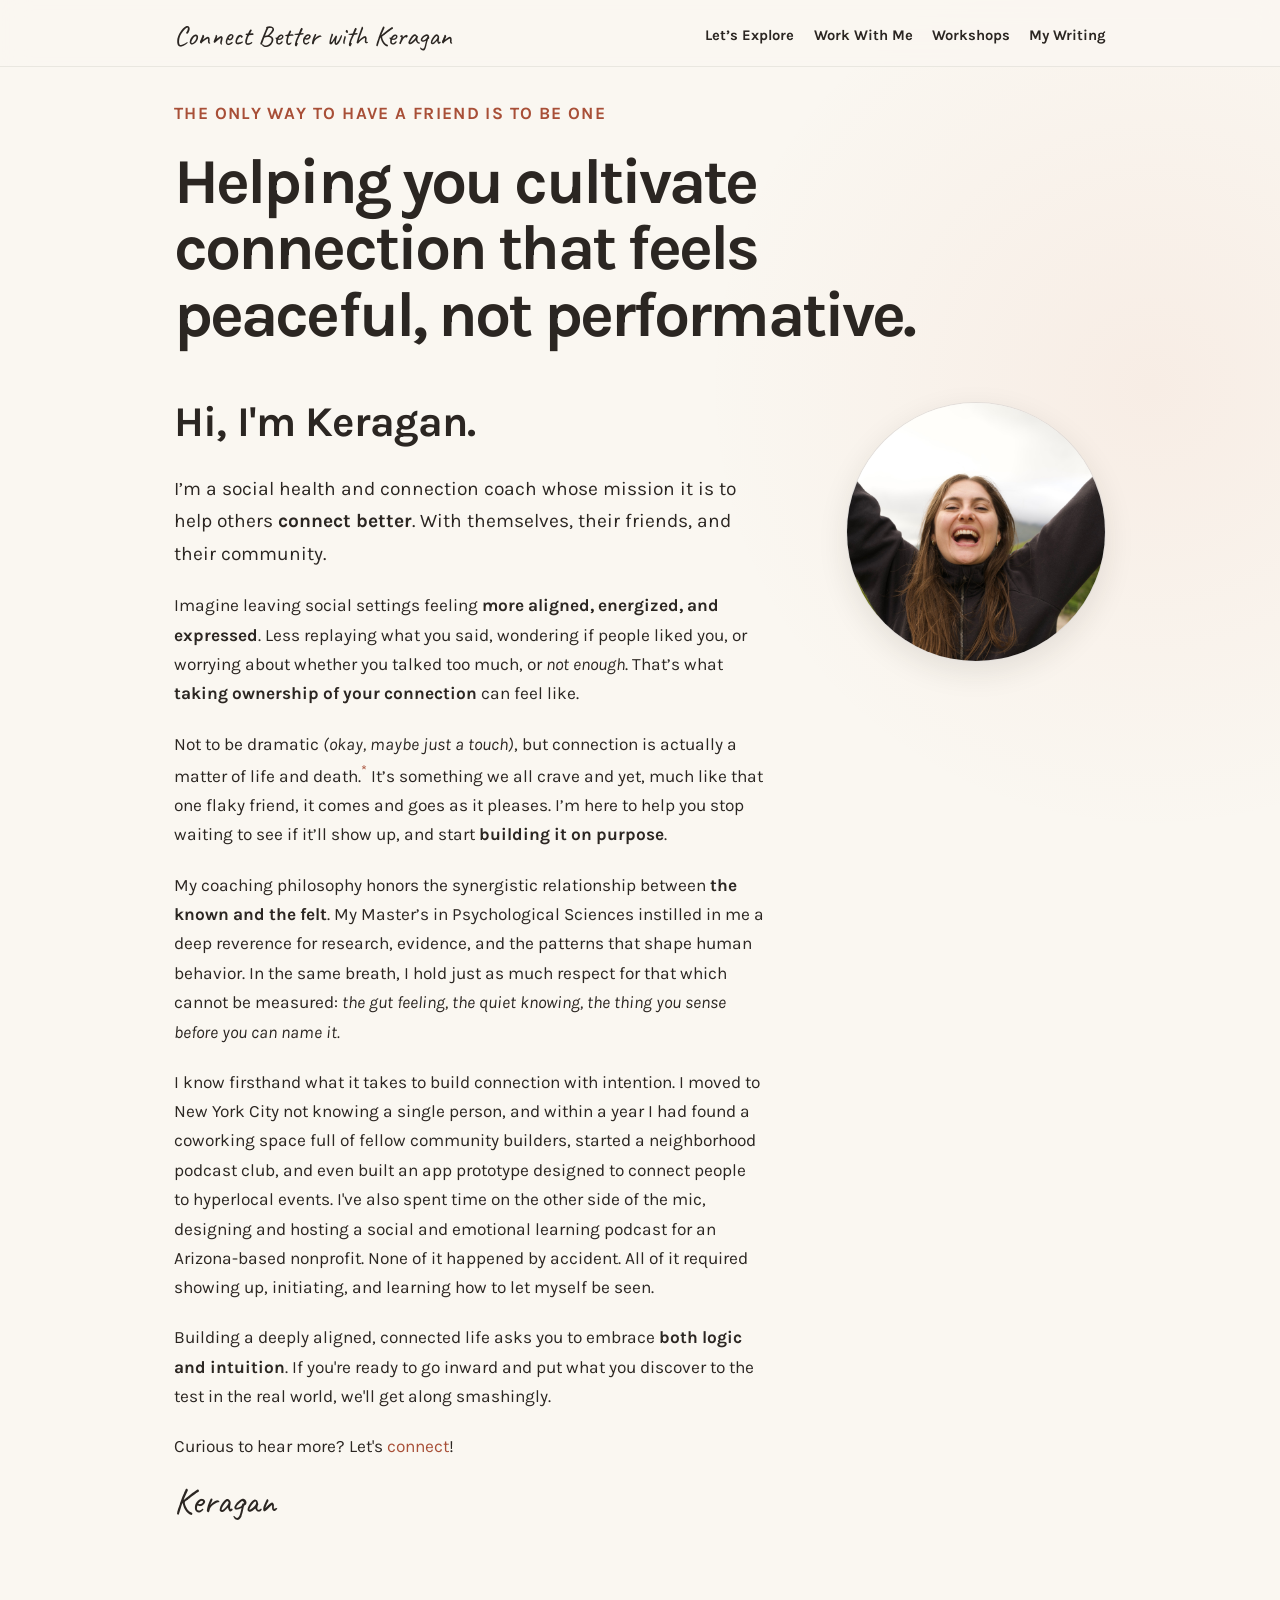
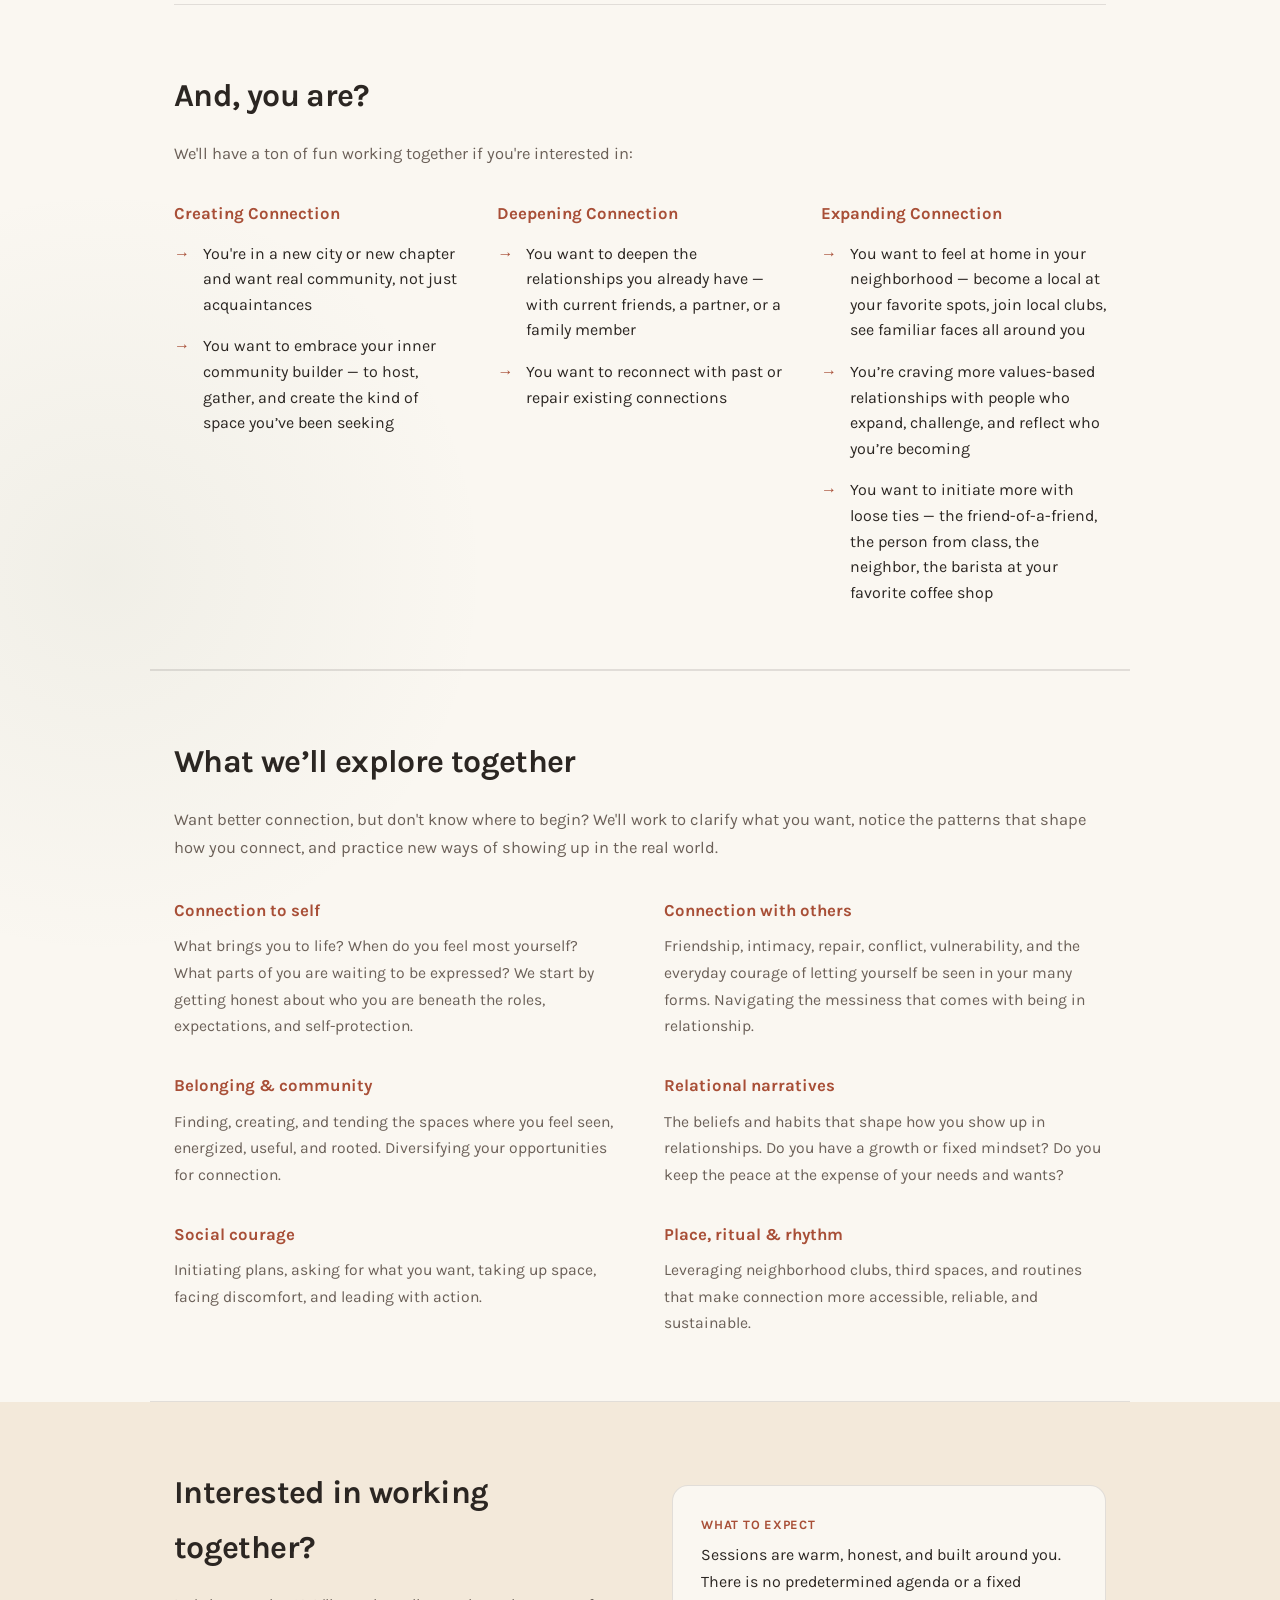
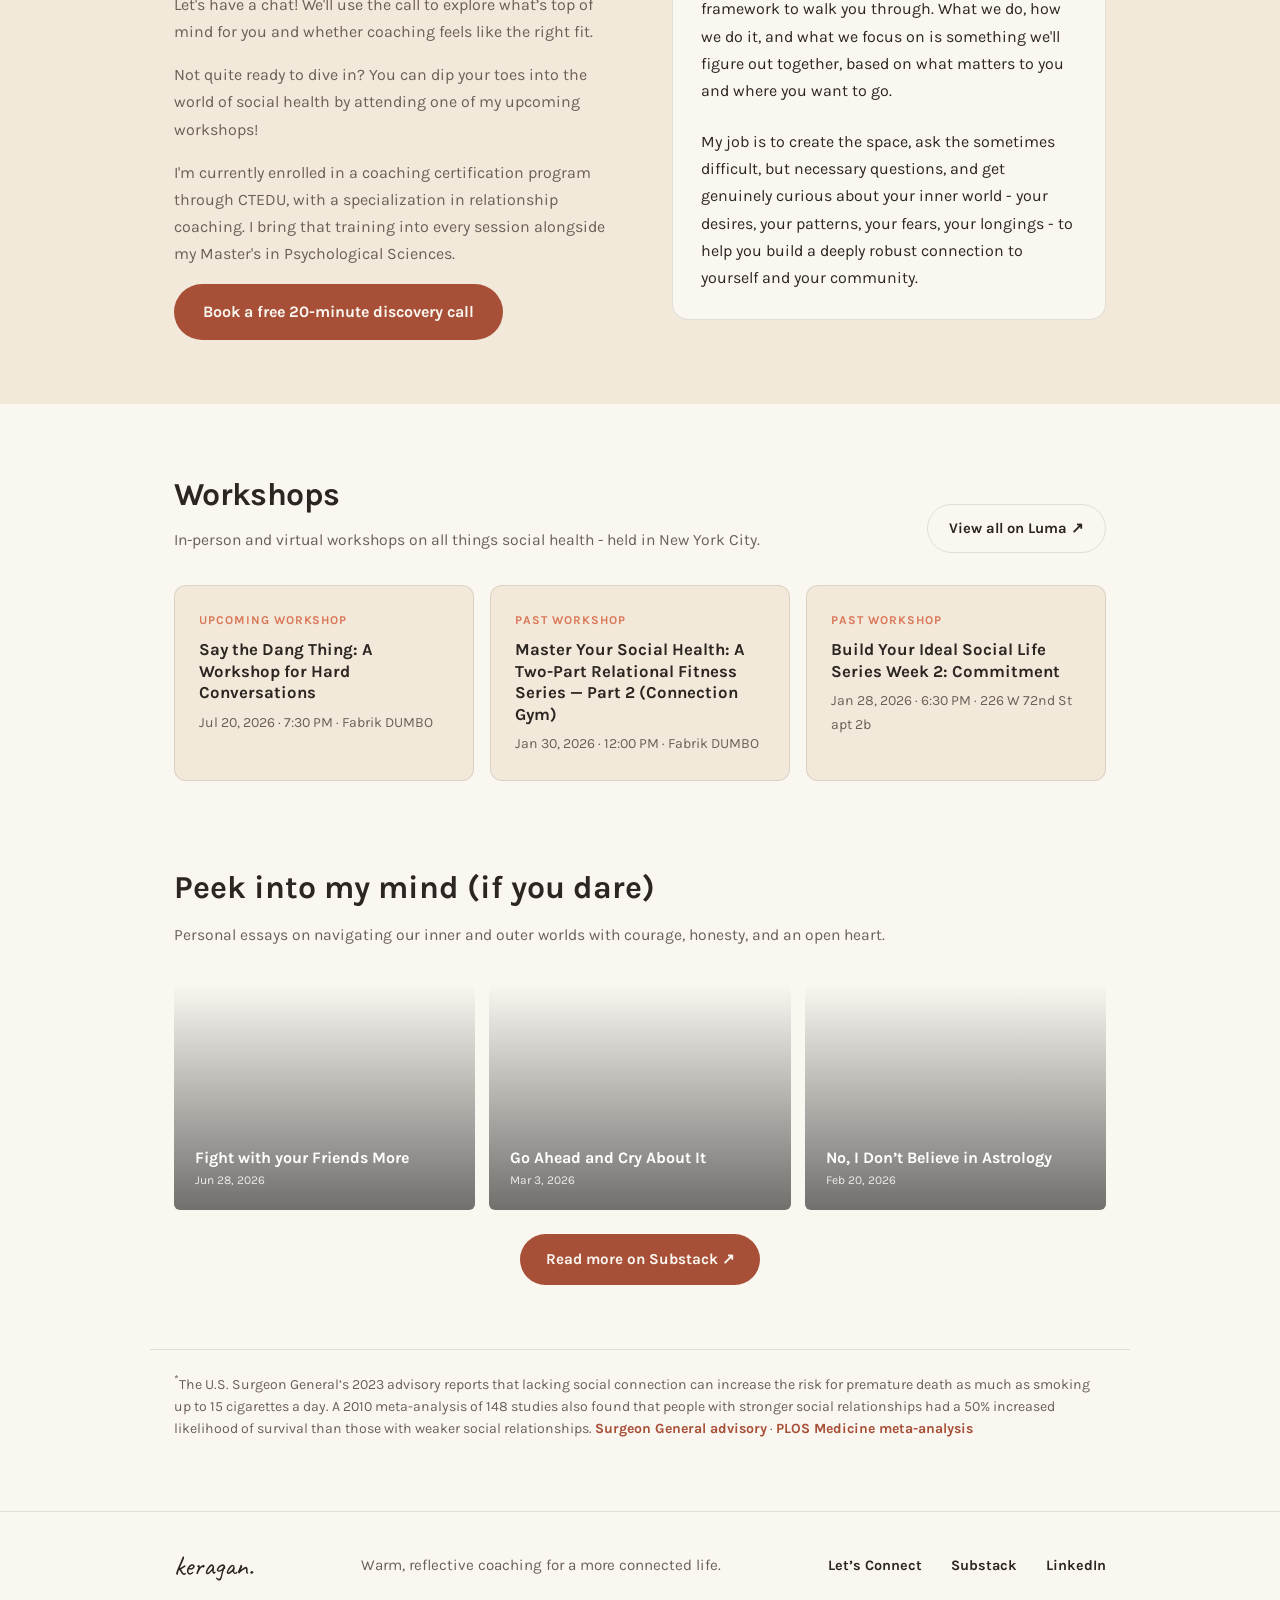
==== index.html @ 68677be9 "profile pic replacement" ====
<!DOCTYPE html>
<html lang="en">
<head>
  <meta charset="UTF-8" />
  <meta name="viewport" content="width=device-width, initial-scale=1.0" />
  <title>Keragan Cavolo | Social Health & Connection Coaching</title>
  <meta name="description" content="Keragan Cavolo helps people build more meaningful friendships, stronger community, and a deeper sense of belonging through social health and connection coaching." />
  <link rel="icon" type="image/svg+xml" href="assets/favicon.svg" />
  <link rel="preconnect" href="https://fonts.googleapis.com" />
  <link rel="preconnect" href="https://fonts.gstatic.com" crossorigin />
  <link href="https://fonts.googleapis.com/css2?family=Caveat:wght@600&family=Karla:wght@400;500;600;700&display=swap" rel="stylesheet" />

  <style>
    :root {
      --ink: #2B2622;
      --ink-soft: #6B6058;
      --cream: #FAF7F1;
      --cream-deep: #F3E9DA;
      --line: rgba(43, 38, 34, 0.12);
      --accent: #D97757;
      --accent-deep: #A84F37;
      --font-body: 'Karla', -apple-system, BlinkMacSystemFont, 'Segoe UI', sans-serif;
      --font-script: 'Caveat', cursive;

      --wide-w: 980px;
    }

    * { box-sizing: border-box; }
    html { scroll-behavior: smooth; }
    @media (prefers-reduced-motion: reduce) { html { scroll-behavior: auto; } }

    body {
      margin: 0;
      font-family: var(--font-body);
      color: var(--ink);
      background:
        radial-gradient(circle at 90% 8%, rgba(217, 119, 87, 0.08), transparent 28rem),
        radial-gradient(circle at 8% 45%, rgba(127, 142, 115, 0.08), transparent 24rem),
        var(--cream);
      line-height: 1.7;
      -webkit-font-smoothing: antialiased;
    }

    a { color: var(--accent-deep); text-decoration: none; }
    a:hover { text-decoration: underline; }
    a:focus-visible { outline: 2px solid var(--accent); outline-offset: 3px; }
    img { display: block; max-width: 100%; }

    .section-separator {
      max-width: var(--wide-w);
      margin: 0 auto;
      padding: 0 1.5rem;
    }

    .section-separator::before {
      content: "";
      display: block;
      border-top: 1px solid var(--line);
    }

    /* ---------- HEADER ---------- */
    header {
      padding: 1.35rem 0 1rem;
      position: sticky;
      top: 0;
      z-index: 100;
      background: rgba(250, 247, 241, 0.9);
      border-bottom: 1px solid rgba(43, 38, 34, 0.08);
      backdrop-filter: blur(14px);
      -webkit-backdrop-filter: blur(14px);
    }

    section { scroll-margin-top: 6rem; }

    .header-inner {
      max-width: var(--wide-w);
      margin: 0 auto;
      padding: 0 1.5rem;
      display: flex;
      flex-wrap: wrap;
      justify-content: space-between;
      align-items: center;
      gap: 0.6rem 1rem;
    }

    .logo {
      font-family: var(--font-script);
      font-size: 1.75rem;
      color: var(--ink);
      line-height: 1;
    }

    .header-inner nav {
      display: flex;
      gap: 1.2rem;
      align-items: center;
      flex-wrap: wrap;
    }

    .header-inner nav a {
      font-size: 0.92rem;
      font-weight: 700;
      color: var(--ink);
    }

    .header-inner nav a:hover { color: var(--accent-deep); }

    /* ---------- HERO / ABOUT ---------- */
    .hero { padding: 2rem 0 4rem; }

    .hero-photo {
      width: 260px;
      height: 260px;
      border-radius: 50%;
      margin: 0;
      object-fit: cover;
      object-position: center 25%;
      border: 1px solid rgba(43, 38, 34, 0.12);
      box-shadow: 0 10px 30px rgba(43, 38, 34, 0.10);
      background: rgba(255,255,255,0.4);
    }

    .eyebrow {
      color: var(--accent-deep);
      font-size: 0.82rem;
      font-weight: 700;
      letter-spacing: 0.08em;
      text-transform: uppercase;
      margin: 0 0 0.75rem;
    }

    .hero p {
      font-size: 1.08rem;
      margin: 0 0 1.3rem 0;
      max-width: 59ch;
    }

    .hero .lead {
      font-size: 1.2rem;
      color: var(--ink);
    }

    .reach-out { margin-top: 1.8rem; }

    .hero .signature {
      font-family: var(--font-script);
      font-size: 2.3rem;
      color: var(--ink);
      margin-top: 0.5rem;
      line-height: 1;
    }

    /* ---------- WHAT WE'LL EXPLORE ---------- */
    .talk-about {
      max-width: var(--wide-w);
      margin: 0 auto;
      padding: 4rem 1.5rem;
      border-top: 1px solid var(--line);
      border-bottom: 1px solid var(--line);
    }

    .talk-about h2,
    .newsletter h2,
    .who h2,
    .work-with-me h2,
    .workshops h2 {
      font-size: clamp(1.6rem, 3vw, 2rem);
      font-weight: 700;
    }

    .talk-about h2 {
      margin: 0 0 1rem 0;
      letter-spacing: -0.02em;
    }

    .section-intro {
      color: var(--ink-soft);
      font-size: 1.03rem;
      margin: 0 0 2.2rem 0;
    }

    .talk-grid {
      display: grid;
      grid-template-columns: 1fr 1fr;
      gap: 2rem 3rem;
    }

    .talk-item h3 {
      font-size: 1.05rem;
      font-weight: 700;
      margin: 0 0 0.5rem 0;
      color: var(--accent-deep);
    }

    .talk-item p {
      font-size: 0.98rem;
      color: var(--ink-soft);
      margin: 0;
    }

    @media (max-width: 620px) {
      .talk-grid { grid-template-columns: 1fr; }
    }

    /* ---------- NEWSLETTER GRID (mirrors photography section) ---------- */
    .newsletter{ padding: 1rem 0 4rem; }
    .newsletter-inner{ max-width: 980px; margin: 0 auto; padding: 0 1.5rem; }
    .newsletter h2{
      margin: 0 0 0.4rem 0;
    }
    .newsletter .sub{
      color: var(--ink-soft);
      font-size: 0.98rem;
      margin: 0 0 2.2rem 0;
    }
    .post-grid{
      display: grid;
      grid-template-columns: repeat(3, 1fr);
      gap: 0.9rem;
    }
    .post-tile{
      aspect-ratio: 4 / 3;
      border-radius: 6px;
      padding: 1.3rem;
      display: flex;
      align-items: flex-end;
      color: #fff;
      text-decoration: none;
      background-size: cover;
      background-position: center;
      position: relative;
      overflow: hidden;
    }
    .post-tile::before{
      content: "";
      position: absolute;
      inset: 0;
      background: linear-gradient(to top, rgba(0,0,0,0.55), rgba(0,0,0,0));
    }
    .post-tile span{
      position: relative;
      font-weight: 700;
      font-size: 1rem;
      line-height: 1.3;
    }
    .post-tile:hover{ opacity: 0.92; text-decoration: none; }
    .post-tile .meta{
      position: relative;
      display: block;
      font-size: 0.75rem;
      font-weight: 400;
      opacity: 0.85;
      margin-top: 0.3rem;
    }

    .newsletter-cta {
      margin-top: 1.5rem;
      display: flex;
      justify-content: center;
    }

    .substack-button,
    .button {
      display: inline-flex;
      align-items: center;
      gap: 0.4rem;
      font-weight: 700;
      color: var(--cream);
      background: var(--accent-deep);
      border-radius: 100px;
      justify-content: center;
      text-align: center;
      transition: background 0.2s ease, transform 0.2s ease;
    }

    .button {
      font-size: 1rem;
      padding: 0.9rem 1.8rem;
    }

    .substack-button {
      font-size: 0.95rem;
      padding: 0.8rem 1.6rem;
    }

    .substack-button:hover,
    .button:hover {
      background: var(--ink);
      text-decoration: none;
      transform: translateY(-2px);
    }

    @media (max-width: 760px){
      .post-grid{ grid-template-columns: 1fr; }
    }


    @media (max-width: 480px) {
      header { padding-top: 1rem; }
    }

    @media (max-width: 600px) {
      .header-inner { flex-direction: column; align-items: center; gap: 0.6rem; text-align: center; }
      .header-inner nav { width: 100%; justify-content: center; gap: 0.6rem 1.1rem; font-size: 0.9rem; }
      .logo { font-size: 1.5rem; }
      .hero-statement { text-align: center; }
      .hero-statement h1 { margin: 0 auto; }
    }


    /* ---------- WHO THIS IS FOR ---------- */
    .who {
      max-width: var(--wide-w);
      margin: 0 auto;
      padding: 4rem 1.5rem;
      border-bottom: 1px solid var(--line);
    }

    .who h2 {
      margin: 0 0 1rem 0;
      letter-spacing: -0.02em;
    }

    .who .sub {
      color: var(--ink-soft);
      font-size: 1.03rem;
      margin: 0 0 2.2rem 0;
    }

    .who-grid.grouped {
      display: grid;
      grid-template-columns: repeat(3, 1fr);
      gap: 2rem 2.4rem;
      margin-bottom: 0;
    }

    .who-category h3 {
      font-size: 1.05rem;
      font-weight: 700;
      color: var(--accent-deep);
      margin: 0 0 1rem 0;
      line-height: 1.3;
    }

    .who-category .who-item {
      margin-bottom: 1rem;
    }

    .who-category .who-item:last-child {
      margin-bottom: 0;
    }

    .who-item {
      position: relative;
      padding-left: 1.8rem;
      color: var(--ink);
      font-size: 1rem;
      line-height: 1.6;
    }

    .who-item::before {
      content: "→";
      position: absolute;
      left: 0;
      color: var(--accent-deep);
      font-weight: 700;
    }

    @media (max-width: 860px) {
      .who-grid.grouped { grid-template-columns: 1fr; }
    }

    /* ---------- WORK WITH ME ---------- */
    .work-with-me {
      background: var(--cream-deep);
      padding: 4rem 0;
    }

    .work-with-me-inner {
      max-width: var(--wide-w);
      margin: 0 auto;
      padding: 0 1.5rem;
      display: grid;
      grid-template-columns: 1fr 1fr;
      gap: clamp(2rem, 5vw, 4rem);
      align-items: center;
    }

    .work-with-me h2 {
      margin: 0 0 1rem 0;
      letter-spacing: -0.02em;
    }

    .work-with-me p {
      font-size: 1rem;
      color: var(--ink-soft);
      margin: 0 0 1rem 0;
    }

    .work-aside {
      background: var(--cream);
      border-radius: 16px;
      padding: 1.75rem;
      border: 1px solid var(--line);
    }

    .work-aside h3 {
      font-weight: 700;
      color: var(--accent-deep);
      margin: 0 0 0.3rem 0;
      text-transform: uppercase;
      letter-spacing: 0.06em;
      font-size: 0.8rem;
    }

    .work-aside p {
      font-size: 1rem;
      color: var(--ink);
      margin: 0 0 1.5rem 0;
    }

    .work-aside p:last-child { margin: 0; }

    @media (max-width: 700px) {
      .work-with-me-inner { grid-template-columns: 1fr; }
      .work-with-me .button { display: flex; width: max-content; max-width: 100%; margin: 0 auto; }
    }

    /* ---------- WORKSHOPS ---------- */
    .workshops {
      padding: 4rem 0;
    }

    .workshops-inner {
      max-width: var(--wide-w);
      margin: 0 auto;
      padding: 0 1.5rem;
    }

    .workshops-head {
      display: flex;
      justify-content: space-between;
      align-items: flex-end;
      flex-wrap: wrap;
      gap: 1rem;
      margin-bottom: 2rem;
    }

    .workshops h2 {
      margin: 0 0 0.3rem 0;
      letter-spacing: -0.02em;
    }

    .workshops .sub {
      color: var(--ink-soft);
      font-size: 0.98rem;
      margin: 0;
    }

    .luma-btn {
      display: inline-flex;
      align-items: center;
      gap: 0.4rem;
      font-weight: 700;
      font-size: 0.92rem;
      color: var(--ink);
      border: 1.5px solid var(--line);
      padding: 0.7rem 1.3rem;
      border-radius: 100px;
      white-space: nowrap;
      transition: border-color 0.2s ease, color 0.2s ease;
    }

    .luma-btn:hover {
      border-color: var(--accent);
      color: var(--accent-deep);
      text-decoration: none;
    }

    .workshop-grid {
      display: grid;
      grid-template-columns: repeat(3, 1fr);
      gap: 1rem;
    }

    .workshop-card {
      background: var(--cream-deep);
      border-radius: 12px;
      padding: 1.5rem;
      border: 1px solid var(--line);
      color: var(--ink);
      text-decoration: none;
    }

    .workshop-card:hover {
      border-color: var(--accent);
      text-decoration: none;
    }

    .workshop-card .ws-label {
      font-size: 0.75rem;
      font-weight: 700;
      letter-spacing: 0.08em;
      text-transform: uppercase;
      color: var(--accent);
      margin: 0 0 0.5rem 0;
      display: block;
    }

    .workshop-card h3 {
      font-size: 1.05rem;
      font-weight: 700;
      margin: 0 0 0.4rem 0;
      line-height: 1.3;
    }

    .workshop-card .ws-meta {
      font-size: 0.88rem;
      color: var(--ink-soft);
      margin: 0;
    }

    @media (max-width: 700px) {
      .workshop-grid { grid-template-columns: 1fr; }
      .luma-btn { margin: 0 auto; }
    }

    /* ---------- RESEARCH NOTE ---------- */
    .research-note {
      padding: 0 0 2.5rem;
    }

    .research-note-inner {
      max-width: var(--wide-w);
      margin: 0 auto;
      padding: 1.25rem 1.5rem 0;
      border-top: 1px solid var(--line);
    }

    .research-note p {
      color: var(--ink-soft);
      font-size: 0.88rem;
      line-height: 1.55;
      margin: 0;
    }

    .research-note a {
      font-weight: 700;
    }

    /* ---------- FOOTER ---------- */
    footer {
      padding: 2.5rem 0 3rem;
      border-top: 1px solid var(--line);
      margin-top: 2rem;
    }

    .footer-inner {
      max-width: var(--wide-w);
      margin: 0 auto;
      padding: 0 1.5rem;
      display: flex;
      justify-content: space-between;
      align-items: center;
      flex-wrap: wrap;
      gap: 1rem;
    }

    .footer-note {
      color: var(--ink-soft);
      font-size: 0.95rem;
      margin: 0;
    }

    .footer-links {
      display: flex;
      gap: 1.8rem;
      flex-wrap: wrap;
    }

    .footer-links a {
      font-size: 0.9rem;
      font-weight: 700;
      color: var(--ink);
    }

    .footer-links a:hover { color: var(--accent-deep); }
  
    /* ---------- HERO MOCKUP: headline first, intro + photo second ---------- */

    .hero-statement {
      max-width: var(--wide-w);
      margin: 0 auto;
      padding: 0 1.5rem 3rem;
    }

    .hero-statement h1 {
      font-size: clamp(2.35rem, 5vw, 4.2rem);
      font-weight: 700;
      line-height: 1.04;
      letter-spacing: -0.045em;
      max-width: 21ch;
      margin: 0;
    }

    .hero-about {
      max-width: var(--wide-w);
      margin: 0 auto;
      padding: 0 1.5rem;
      display: grid;
      grid-template-columns: minmax(0, 1fr) 260px;
      gap: clamp(2rem, 6vw, 5rem);
      align-items: start;
    }

    .hero-about-copy { max-width: 640px; }

    .hero-about h2 {
      font-size: clamp(1.9rem, 4vw, 2.65rem);
      font-weight: 700;
      margin: 0 0 1.5rem 0;
      line-height: 1.23;
      letter-spacing: -0.02em;
    }

    .hero-about p {
      font-size: 1.08rem;
      margin: 0 0 1.3rem 0;
      max-width: 59ch;
    }

    .hero-about .lead {
      font-size: 1.2rem;
      color: var(--ink);
    }

    .hero-about .credentials {
      font-size: 1.02rem;
      color: var(--ink-soft);
    }

    .hero-photo-wrap { padding-top: 0.35rem; }

    @media (max-width: 760px) {
      .hero-statement { padding-bottom: 2.25rem; text-align: center; }
      .hero-statement h1 { max-width: 16ch; margin: 0 auto; }
      .hero-about { grid-template-columns: 1fr; gap: 1.75rem; }
      .hero-photo-wrap { order: -1; }
      .hero-photo { width: 180px; height: 180px; }
    }

    @media (max-width: 420px) {
      .hero-statement h1 { font-size: 1.95rem; max-width: 13ch; letter-spacing: -0.03em; }
      .hero-photo { width: 150px; height: 150px; }
      .talk-about, .who { padding: 3rem 1.5rem; }
    }

    @media (max-width: 600px) {
      .footer-inner { flex-direction: column; align-items: flex-start; gap: 0.9rem; }
    }

  </style>
</head>

<body>
  <header>
    <div class="header-inner">
      <a href="#" class="logo" aria-label="Connect Better with Keragan home">Connect Better with Keragan</a>
      <nav aria-label="Main navigation">
        <a href="#talk-about">Let’s Explore</a>
        <a href="#work-with-me">Work With Me</a>
        <a href="#workshops">Workshops</a>
        <a href="#writing">My Writing</a>
      </nav>
    </div>
  </header>

  <main>
    <section class="hero" id="about">
      <div class="hero-statement">
        <p class="eyebrow">THE ONLY WAY TO HAVE A FRIEND IS TO BE ONE</p>
        <h1>Helping you cultivate connection that feels peaceful, not performative.</h1>
      </div>

      <div class="hero-about">
        <div class="hero-about-copy">
          <h2>Hi, I'm Keragan.</h2>

          <p class="lead">I’m a social health and connection coach whose mission it is to help others <strong>connect better</strong>. With themselves, their friends, and their community.</p>

          <p>Imagine leaving social settings feeling <strong>more aligned, energized, and expressed</strong>. Less replaying what you said, wondering if people liked you, or worrying about whether you talked too much, or <em>not enough</em>. That’s what <strong>taking ownership of your connection</strong> can feel like.</p>

          <p>Not to be dramatic <em>(okay, maybe just a touch)</em>, but connection is actually a matter of life and death.<sup><a href="#connection-research" aria-label="Read the research note about connection and longevity">*</a></sup> It’s something we all crave and yet, much like that one flaky friend, it comes and goes as it pleases. I’m here to help you stop waiting to see if it’ll show up, and start <strong>building it on purpose</strong>.</p>

          <p>My coaching philosophy honors the synergistic relationship between <strong>the known and the felt</strong>. My Master’s in Psychological Sciences instilled in me a deep reverence for research, evidence, and the patterns that shape human behavior. In the same breath, I hold just as much respect for that which cannot be measured: <em>the gut feeling, the quiet knowing, the thing you sense before you can name it.</em></p> 

          <p>I know firsthand what it takes to build connection with intention. I moved to New York City not knowing a single person, and within a year I had found a coworking space full of fellow community builders, started a neighborhood podcast club, and even built an app prototype designed to connect people to hyperlocal events. I've also spent time on the other side of the mic, designing and hosting a social and emotional learning podcast for an Arizona-based nonprofit. None of it happened by accident. All of it required showing up, initiating, and learning how to let myself be seen.</p>
                    
          <p>Building a deeply aligned, connected life asks you to embrace <strong>both logic and intuition</strong>. If you're ready to go inward and put what you discover to the test in the real world, we'll get along smashingly.</p>

          <p class="reach-out">Curious to hear more? Let's <a href="https://calendly.com/keragan-cavolo/discovery-call" target="_blank" rel="noopener noreferrer">connect</a>!</p>
          <p class="signature">Keragan</p>
          </div>

        <div class="hero-photo-wrap">
          <img class="hero-photo" src="assets/keragan-photo.jpg" alt="Portrait of Keragan smiling outdoors with her arms raised." />
        </div>
      </div>
    </section>

    <div class="section-separator" aria-hidden="true"></div>

    <section class="who" id="fit">
      <div>
        <h2>And, you are?</h2>
        <p class="sub">We'll have a ton of fun working together if you're interested in:</p>

        <div class="who-grid grouped">

          <div class="who-category">
            <h3>Creating Connection</h3>
            <div class="who-item">You're in a new city or new chapter and want real community, not just acquaintances</div>
            <div class="who-item">You want to embrace your inner community builder — to host, gather, and create the kind of space you’ve been seeking</div>
          </div>

          <div class="who-category">
            <h3>Deepening Connection</h3>
            <div class="who-item">You want to deepen the relationships you already have — with current friends, a partner, or a family member</div>
            <div class="who-item">You want to reconnect with past or repair existing connections</div>
          </div>

          <div class="who-category">
            <h3>Expanding Connection</h3>
            <div class="who-item">You want to feel at home in your neighborhood — become a local at your favorite spots, join local clubs, see familiar faces all around you</div>
            <div class="who-item">You’re craving more values-based relationships with people who expand, challenge, and reflect who you’re becoming</div>
            <div class="who-item">You want to initiate more with loose ties — the friend-of-a-friend, the person from class, the neighbor, the barista at your favorite coffee shop</div>
          </div>

        </div>
      </div>
    </section>

    <section class="talk-about" id="talk-about">
      <div>
        <h2>What we’ll explore together</h2>
        <p class="section-intro">Want better connection, but don't know where to begin? We'll work to clarify what you want, notice the patterns that shape how you connect, and practice new ways of showing up in the real world.</p>

        <div class="talk-grid">
          <div class="talk-item">
            <h3>Connection to self</h3>
            <p>What brings you to life? When do you feel most yourself? What parts of you are waiting to be expressed? We start by getting honest about who you are beneath the roles, expectations, and self-protection.</p>
          </div>

          <div class="talk-item">
            <h3>Connection with others</h3>
            <p>Friendship, intimacy, repair, conflict, vulnerability, and the everyday courage of letting yourself be seen in your many forms. Navigating the messiness that comes with being in relationship.</p>
          </div>

          <div class="talk-item">
            <h3>Belonging &amp; community</h3>
            <p>Finding, creating, and tending the spaces where you feel seen, energized, useful, and rooted. Diversifying your opportunities for connection.</p>
          </div>

          <div class="talk-item">
            <h3>Relational narratives</h3>
            <p>The beliefs and habits that shape how you show up in relationships. Do you have a growth or fixed mindset? Do you keep the peace at the expense of your needs and wants?</p>
          </div>

          <div class="talk-item">
            <h3>Social courage</h3>
            <p>Initiating plans, asking for what you want, taking up space, facing discomfort, and leading with action.</p>
          </div>

          <div class="talk-item">
            <h3>Place, ritual &amp; rhythm</h3>
            <p>Leveraging neighborhood clubs, third spaces, and routines that make connection more accessible, reliable, and sustainable.</p>
          </div>
        </div>
      </div>
    </section>

    <!-- WORK WITH ME -->
    <section class="work-with-me" id="work-with-me">
      <div class="work-with-me-inner">
        <div>
          <h2>Interested in working together?</h2>
          <p>Let's have a chat! We'll use the call to explore what’s top of mind for you and whether coaching feels like the right fit.</p>
          <p>Not quite ready to dive in? You can dip your toes into the world of social health by attending one of my upcoming workshops!</p>
          <p>I'm currently enrolled in a coaching certification program through CTEDU, with a specialization in relationship coaching. I bring that training into every session alongside my Master's in Psychological Sciences.</p>
          <a href="https://calendly.com/keragan-cavolo/discovery-call" target="_blank" rel="noopener noreferrer" class="button">Book a free 20-minute discovery call</a>
        </div>
        <aside class="work-aside">
          <h3>What to expect</h3>
          <p>Sessions are warm, honest, and built around you. There is no predetermined agenda or a fixed framework to walk you through. What we do, how we do it, and what we focus on is something we'll figure out together, based on what matters to you and where you want to go.</p>
          <p>My job is to create the space, ask the sometimes difficult, but necessary questions, and get genuinely curious about your inner world - your desires, your patterns, your fears, your longings - to help you build a deeply robust connection to yourself and your community.</p>
        </aside>
      </div>
    </section>

    <!-- WORKSHOPS -->
    <section class="workshops" id="workshops">
      <div class="workshops-inner">
        <div class="workshops-head">
          <div>
            <h2>Workshops</h2>
            <p class="sub">In-person and virtual workshops on all things social health - held in New York City.</p>
          </div>
          <a class="luma-btn" href="https://luma.com/calendar/cal-KTl7LRln0i3yHYZ" target="_blank" rel="noopener noreferrer">View all on Luma ↗</a>
        </div>
        <div class="workshop-grid">
          <a class="workshop-card" href="https://luma.com/dgd7ifom" target="_blank" rel="noopener noreferrer">
            <span class="ws-label">Upcoming workshop</span>
            <h3>Say the Dang Thing: A Workshop for Hard Conversations</h3>
            <p class="ws-meta">Jul 20, 2026 · 7:30 PM · Fabrik DUMBO</p>
          </a>
          <div class="workshop-card">
            <span class="ws-label">Past workshop</span>
            <h3>Master Your Social Health: A Two-Part Relational Fitness Series — Part 2 (Connection Gym)</h3>
            <p class="ws-meta">Jan 30, 2026 · 12:00 PM · Fabrik DUMBO</p>
          </div>
          <div class="workshop-card">
            <span class="ws-label">Past workshop</span>
            <h3>Build Your Ideal Social Life Series Week 2: Commitment</h3>
            <p class="ws-meta">Jan 28, 2026 · 6:30 PM · 226 W 72nd St apt 2b</p>
          </div>
        </div>
      </div>
    </section>

    <section class="newsletter" id="writing">
      <div class="newsletter-inner">
        <h2>Peek into my mind (if you dare)</h2>
        <p class="sub">Personal essays on navigating our inner and outer worlds with courage, honesty, and an open heart.</p>
        <div class="post-grid" id="substack-posts" data-feed-url="https://keraganscontemplations.substack.com/feed">
          <!-- Static fallback: these appear instantly and remain in place if the RSS feed cannot load. -->
          <a href="https://keraganscontemplations.substack.com/p/fight-with-your-friends-more" target="_blank" rel="noopener noreferrer" class="post-tile" style="background-image:url('https://substack-post-media.s3.amazonaws.com/public/images/b89a5f79-5514-4b09-a129-b1b658300686_1200x630.png');">
            <span>Fight with your Friends More<span class="meta">Jun 28, 2026</span></span>
          </a>
          <a href="https://keraganscontemplations.substack.com/p/go-ahead-and-cry-about-it" target="_blank" rel="noopener noreferrer" class="post-tile" style="background-image:url('https://substack-post-media.s3.amazonaws.com/public/images/af105388-9987-41f6-8cb6-091ff9b70adf_320x320.png');">
            <span>Go Ahead and Cry About It<span class="meta">Mar 3, 2026</span></span>
          </a>
          <a href="https://keraganscontemplations.substack.com/p/no-i-dont-believe-in-astrology" target="_blank" rel="noopener noreferrer" class="post-tile" style="background-image:url('https://substack-post-media.s3.amazonaws.com/public/images/b70f6429-f80c-45c4-8d52-88dc8f7fdd15_1200x630.png');">
            <span>No, I Don’t Believe in Astrology<span class="meta">Feb 20, 2026</span></span>
          </a>
        </div>
        <div class="newsletter-cta">
          <a class="substack-button" href="https://keraganscontemplations.substack.com" target="_blank" rel="noopener noreferrer">Read more on Substack ↗</a>
        </div>
      </div>
    </section>

    <section class="research-note" id="connection-research" aria-label="Research note on connection and longevity">
      <div class="research-note-inner">
        <p><sup>*</sup>The U.S. Surgeon General’s 2023 advisory reports that lacking social connection can increase the risk for premature death as much as smoking up to 15 cigarettes a day. A 2010 meta-analysis of 148 studies also found that people with stronger social relationships had a 50% increased likelihood of survival than those with weaker social relationships. <a href="https://www.hhs.gov/sites/default/files/surgeon-general-social-connection-advisory.pdf" target="_blank" rel="noopener noreferrer">Surgeon General advisory</a> · <a href="https://journals.plos.org/plosmedicine/article?id=10.1371/journal.pmed.1000316" target="_blank" rel="noopener noreferrer">PLOS Medicine meta-analysis</a></p>
      </div>
    </section>
  </main>

  <footer>
    <div class="footer-inner">
      <a href="#" class="logo">keragan.</a>
      <p class="footer-note">Warm, reflective coaching for a more connected life.</p>
      <div class="footer-links">
        <a href="https://calendly.com/keragan-cavolo/discovery-call" target="_blank" rel="noopener noreferrer">Let’s Connect</a>
        <a href="https://keraganscontemplations.substack.com" target="_blank" rel="noopener noreferrer">Substack</a>
        <a href="https://www.linkedin.com/in/keragancavolo/" target="_blank" rel="noopener noreferrer">LinkedIn</a>
      </div>
    </div>
  </footer>

  <script>
    (function () {
      const grid = document.getElementById('substack-posts');
      if (!grid) return;

      const feedUrl = grid.dataset.feedUrl;
      const proxyUrl = 'https://api.allorigins.win/raw?url=' + encodeURIComponent(feedUrl);
      const fallbackTiles = Array.from(grid.querySelectorAll('.post-tile')).map((tile) => ({
        backgroundImage: tile.style.backgroundImage,
      }));
      const dateFormatter = new Intl.DateTimeFormat('en-US', {
        month: 'short',
        day: 'numeric',
        year: 'numeric',
      });

      async function fetchFeed() {
        const urlsToTry = [feedUrl, proxyUrl];

        for (const url of urlsToTry) {
          try {
            const response = await fetch(url, { cache: 'no-store' });
            if (!response.ok) continue;

            const text = await response.text();
            if (text.includes('<rss') || text.includes('<feed')) return text;
          } catch (error) {
            // Try the next option. If all fail, the static fallback stays visible.
          }
        }

        throw new Error('Could not load Substack feed.');
      }

      function getFirstText(item, tagName) {
        const node = item.getElementsByTagName(tagName)[0];
        return node ? node.textContent.trim() : '';
      }

      function getPostImage(item) {
        const mediaContent = item.getElementsByTagName('media:content')[0];
        if (mediaContent && mediaContent.getAttribute('url')) {
          return mediaContent.getAttribute('url');
        }

        const mediaThumbnail = item.getElementsByTagName('media:thumbnail')[0];
        if (mediaThumbnail && mediaThumbnail.getAttribute('url')) {
          return mediaThumbnail.getAttribute('url');
        }

        const enclosures = Array.from(item.getElementsByTagName('enclosure'));
        const imageEnclosure = enclosures.find((enclosure) => {
          return (enclosure.getAttribute('type') || '').startsWith('image/') && enclosure.getAttribute('url');
        });
        if (imageEnclosure) return imageEnclosure.getAttribute('url');

        const encoded = getFirstText(item, 'content:encoded') || getFirstText(item, 'description');
        if (encoded) {
          const htmlDoc = new DOMParser().parseFromString(encoded, 'text/html');
          const img = htmlDoc.querySelector('img[src]');
          if (img) return img.getAttribute('src');
        }

        return '';
      }

      function formatDate(rawDate) {
        const parsedDate = rawDate ? new Date(rawDate) : null;
        if (!parsedDate || Number.isNaN(parsedDate.getTime())) return '';
        return dateFormatter.format(parsedDate);
      }

      function createPostTile(post, index) {
        const link = document.createElement('a');
        link.href = post.link;
        link.target = '_blank';
        link.rel = 'noopener noreferrer';
        link.className = 'post-tile';

        if (post.image) {
          link.style.backgroundImage = `url("${post.image.replace(/"/g, '\\"')}")`;
        } else if (fallbackTiles[index] && fallbackTiles[index].backgroundImage) {
          link.style.backgroundImage = fallbackTiles[index].backgroundImage;
        }

        const title = document.createElement('span');
        title.textContent = post.title;

        const meta = document.createElement('span');
        meta.className = 'meta';
        meta.textContent = post.date;
        title.appendChild(meta);

        link.appendChild(title);
        return link;
      }

      async function loadLatestPosts() {
        try {
          const xmlText = await fetchFeed();
          const xmlDoc = new DOMParser().parseFromString(xmlText, 'application/xml');
          const items = Array.from(xmlDoc.getElementsByTagName('item')).sort((a, b) => {
            return new Date(getFirstText(b, 'pubDate')) - new Date(getFirstText(a, 'pubDate'));
          }).slice(0, 3);

          if (items.length < 3) return;

          const posts = items.map((item) => ({
            title: getFirstText(item, 'title'),
            link: getFirstText(item, 'link'),
            date: formatDate(getFirstText(item, 'pubDate')),
            image: getPostImage(item),
          })).filter((post) => post.title && post.link);

          if (posts.length < 3) return;

          grid.replaceChildren(...posts.slice(0, 3).map(createPostTile));
        } catch (error) {
          // Keep the static fallback posts if the live feed is blocked or unavailable.
          console.info('Using static Substack fallback posts.', error);
        }
      }

      loadLatestPosts();
    }());
  </script>

</body>
</html>
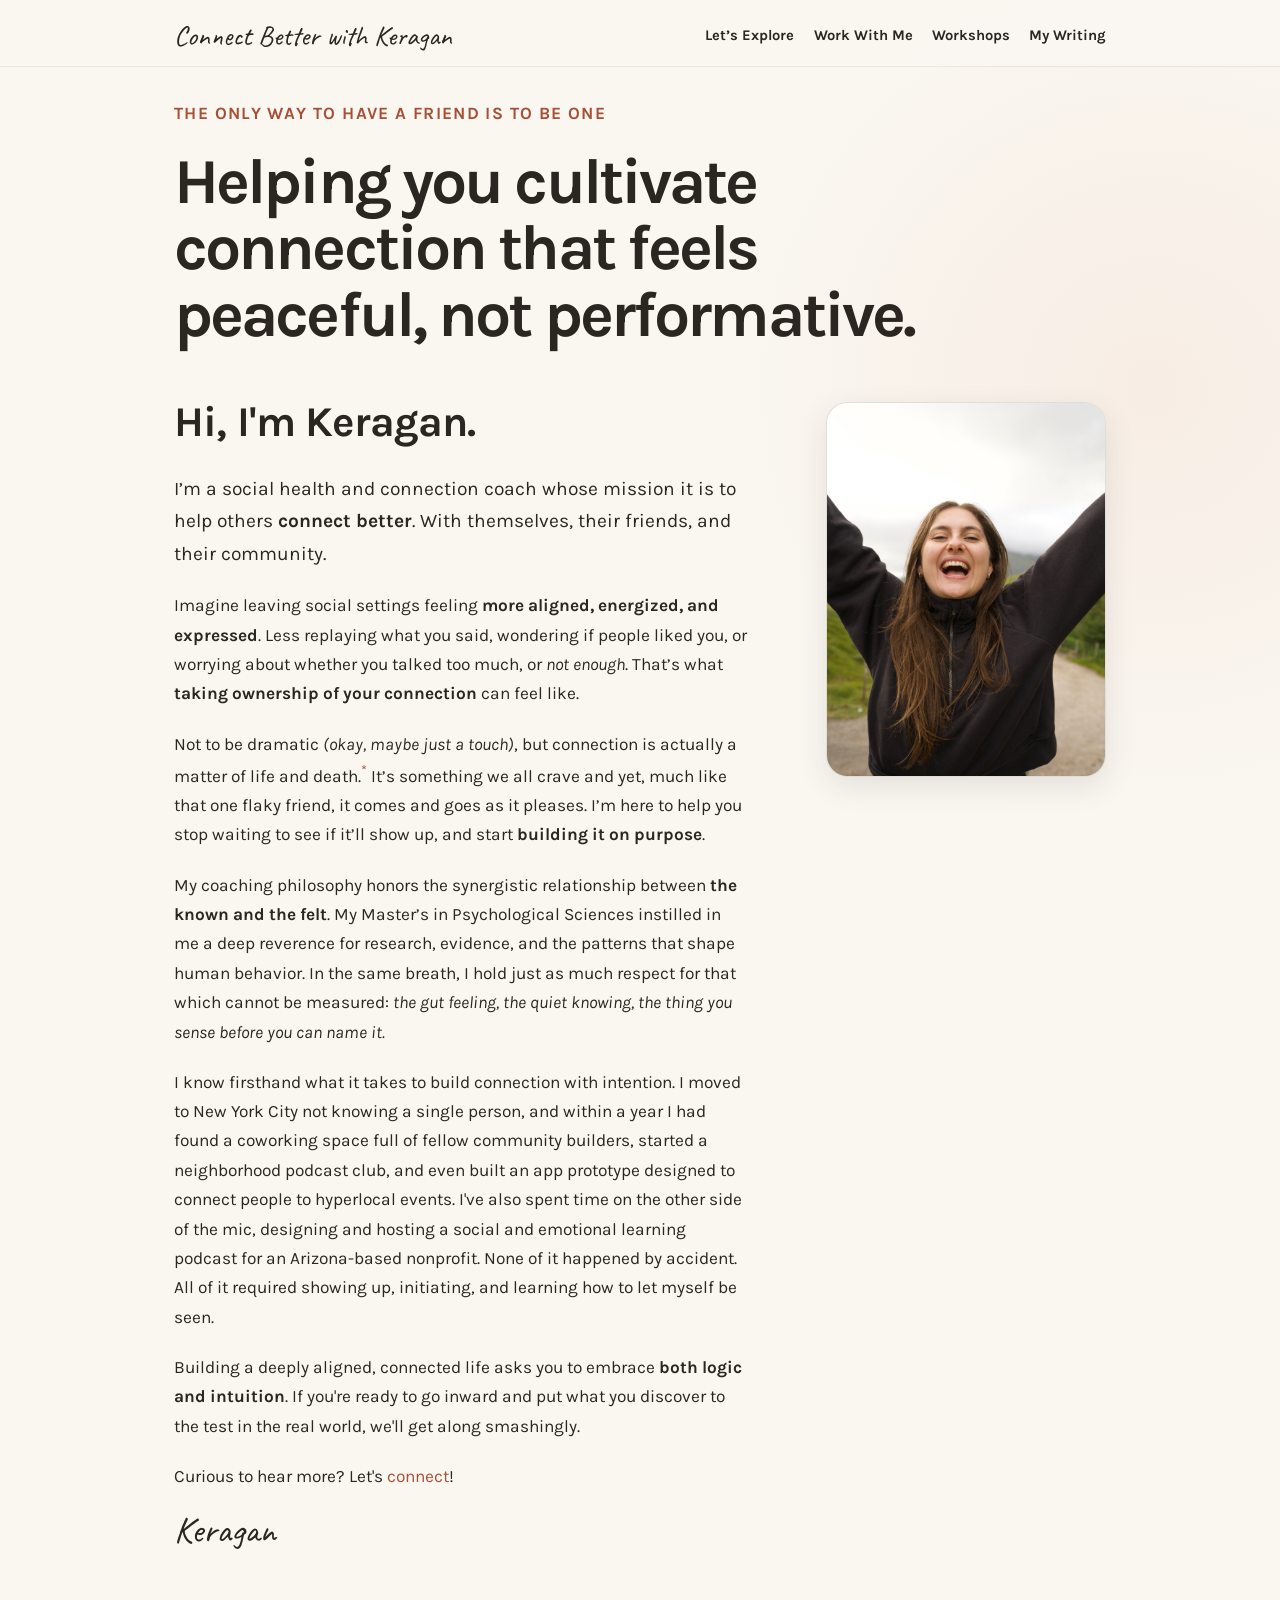
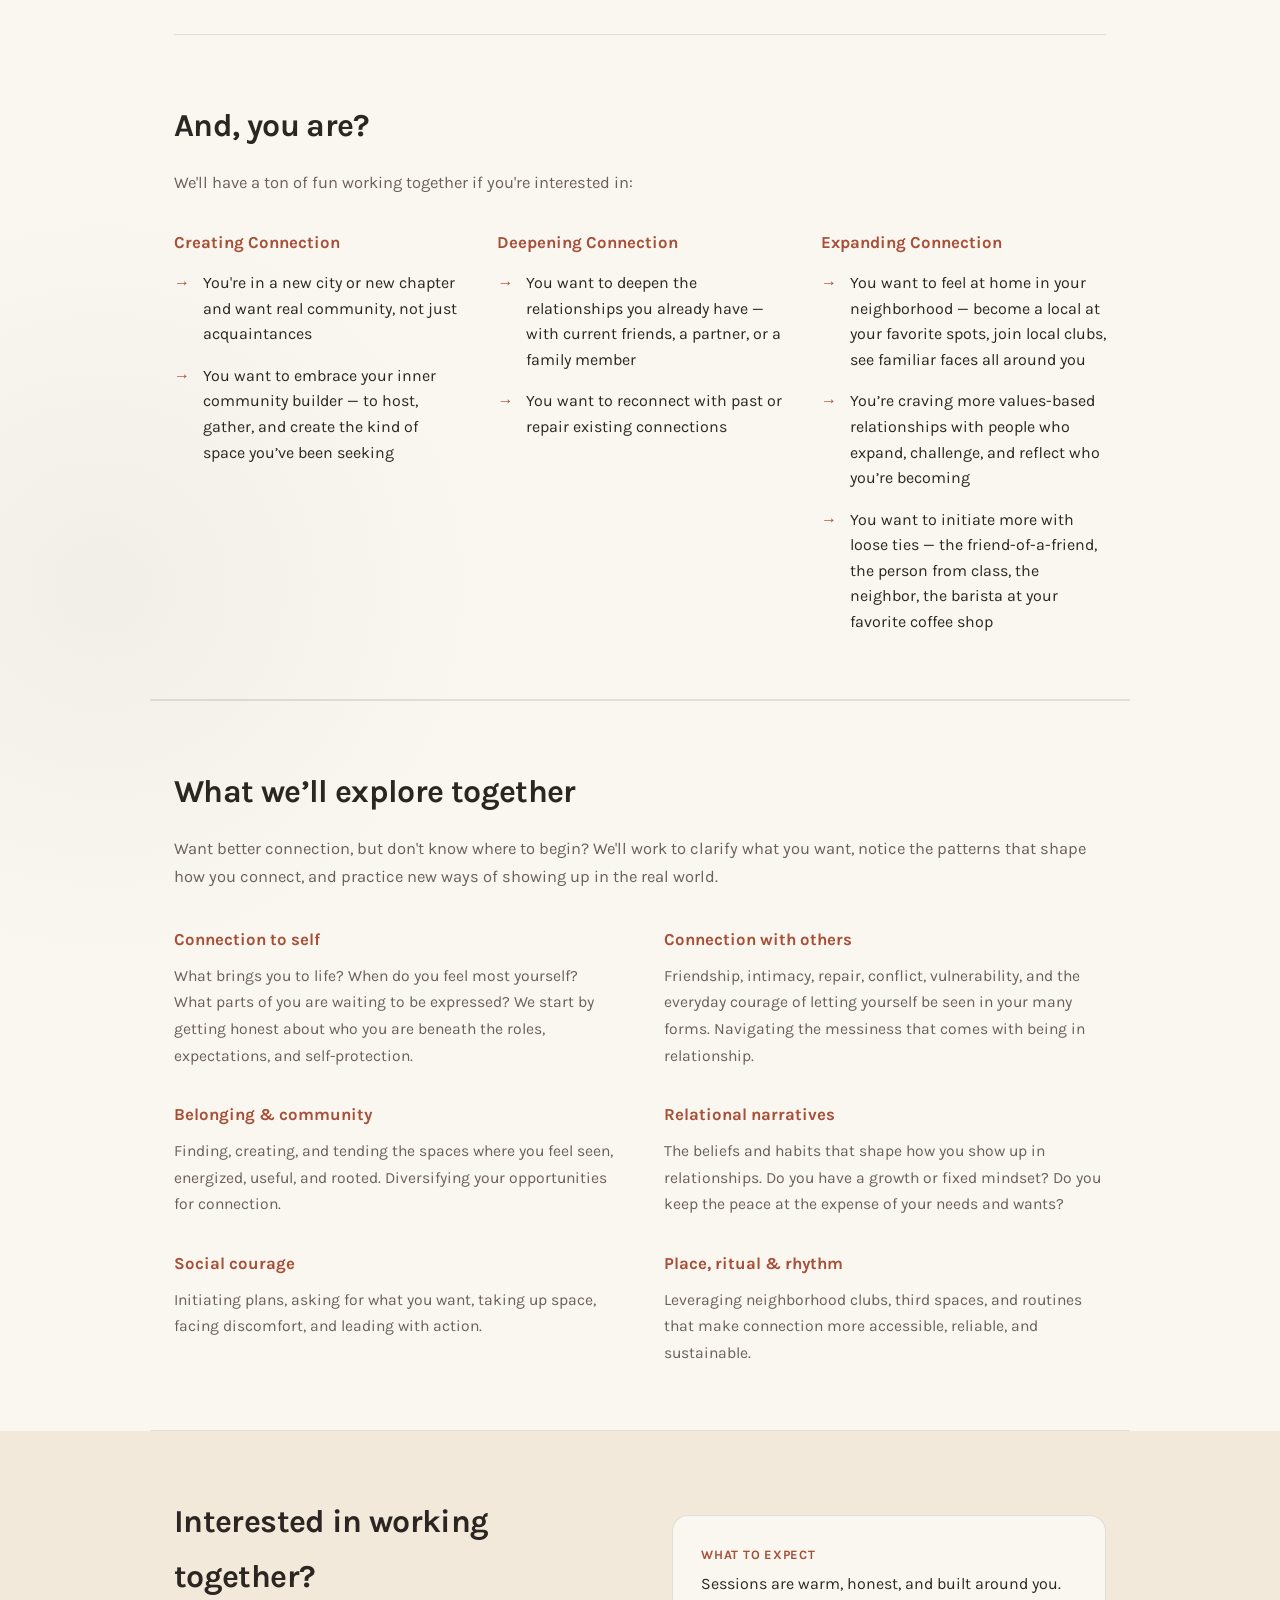
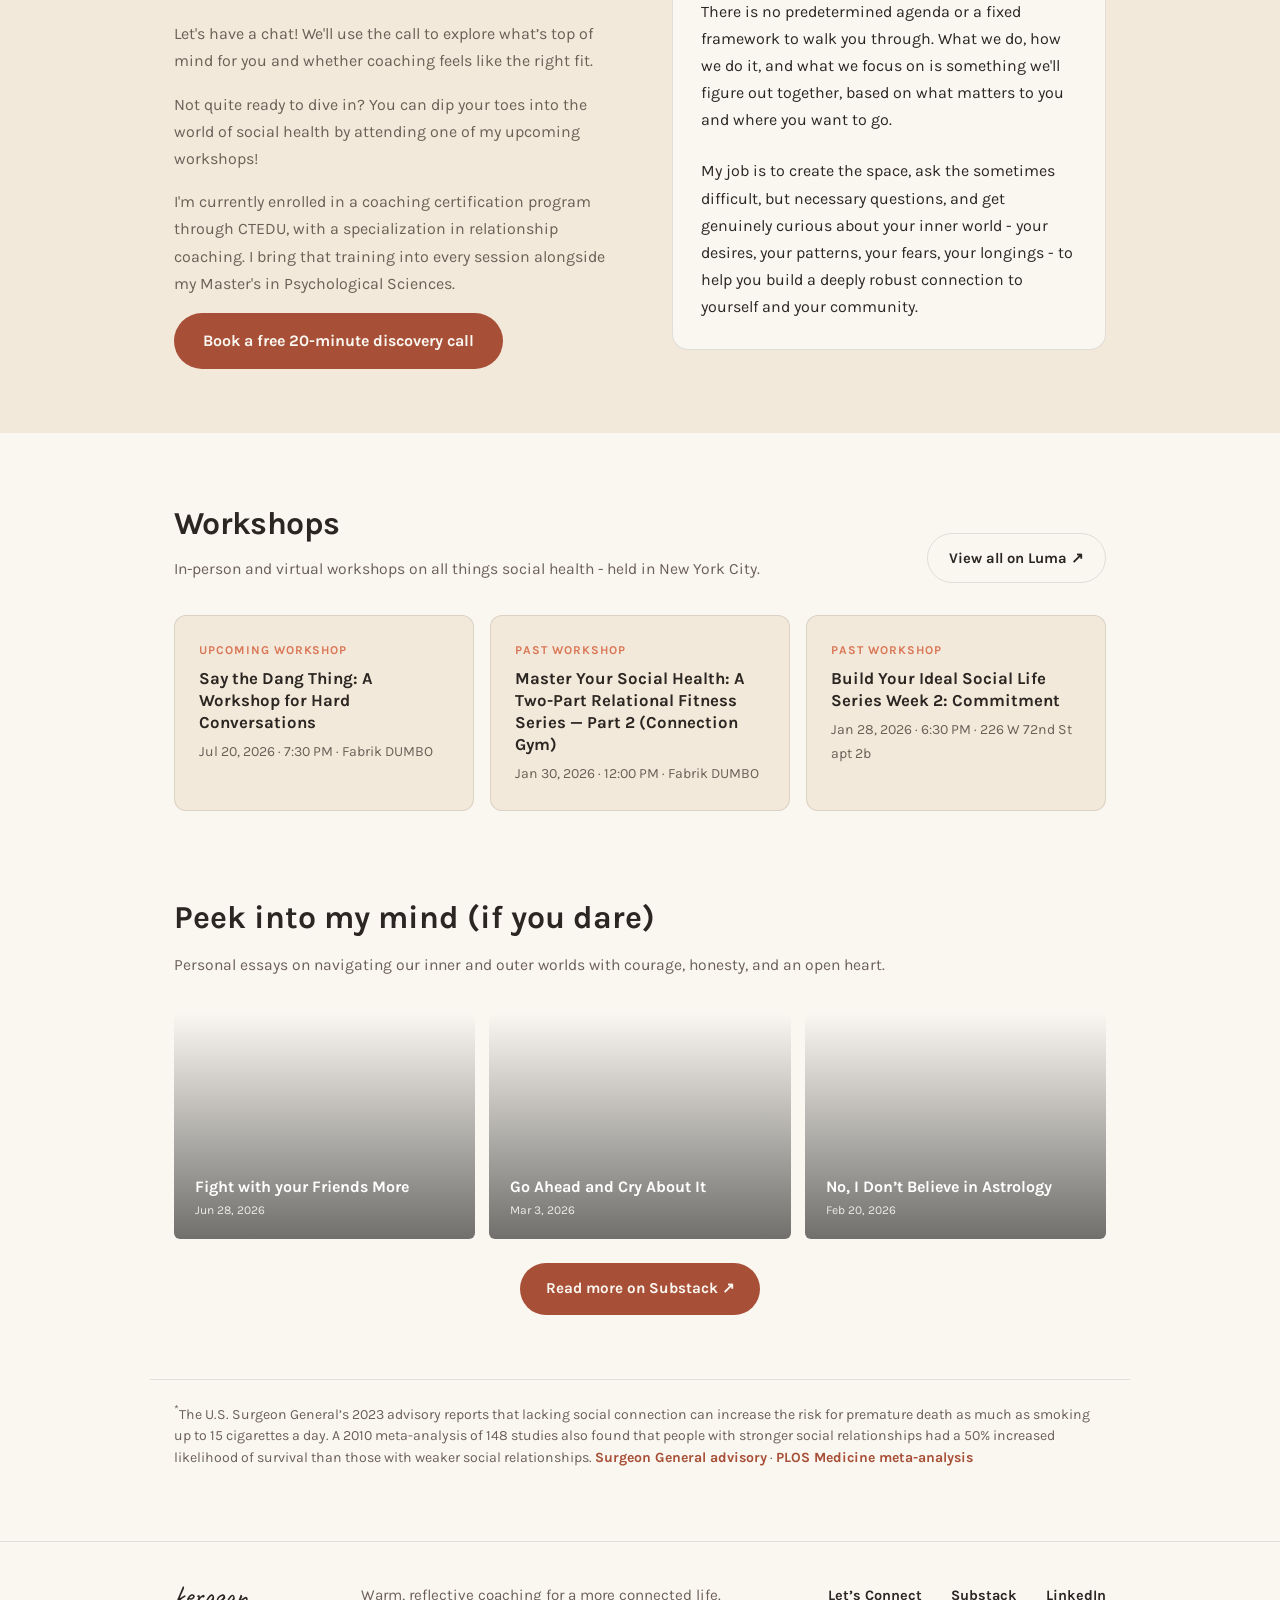
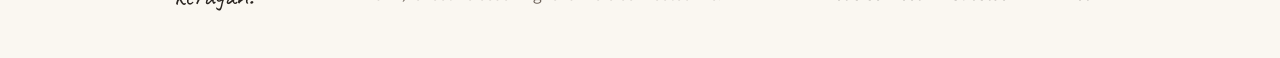
==== commit fa2ba1e1: "Update index.html" ====
--- a/index.html
+++ b/index.html
@@ -109,15 +109,15 @@
     .hero { padding: 2rem 0 4rem; }
 
     .hero-photo {
-      width: 260px;
-      height: 260px;
-      border-radius: 50%;
+      width: 280px;
+      height: 375px;
+      border-radius: 1.35rem;
       margin: 0;
       object-fit: cover;
-      object-position: center 25%;
+      object-position: center 30%;
       border: 1px solid rgba(43, 38, 34, 0.12);
       box-shadow: 0 10px 30px rgba(43, 38, 34, 0.10);
-      background: rgba(255,255,255,0.4);
+      background: var(--cream);
     }
 
     .eyebrow {
@@ -608,7 +608,7 @@
       margin: 0 auto;
       padding: 0 1.5rem;
       display: grid;
-      grid-template-columns: minmax(0, 1fr) 260px;
+      grid-template-columns: minmax(0, 1fr) 280px;
       gap: clamp(2rem, 6vw, 5rem);
       align-items: start;
     }
@@ -645,13 +645,17 @@
       .hero-statement { padding-bottom: 2.25rem; text-align: center; }
       .hero-statement h1 { max-width: 16ch; margin: 0 auto; }
       .hero-about { grid-template-columns: 1fr; gap: 1.75rem; }
-      .hero-photo-wrap { order: -1; }
-      .hero-photo { width: 180px; height: 180px; }
+      .hero-photo-wrap {
+        order: -1;
+        display: flex;
+        justify-content: center;
+      }
+      .hero-photo { width: 210px; height: 280px; border-radius: 1rem; }
     }
 
     @media (max-width: 420px) {
       .hero-statement h1 { font-size: 1.95rem; max-width: 13ch; letter-spacing: -0.03em; }
-      .hero-photo { width: 150px; height: 150px; }
+      .hero-photo { width: 170px; height: 225px; }
       .talk-about, .who { padding: 3rem 1.5rem; }
     }
 
@@ -703,7 +707,7 @@
           </div>
 
         <div class="hero-photo-wrap">
-          <img class="hero-photo" src="assets/keragan-photo.jpg" alt="Portrait of Keragan smiling outdoors with her arms raised." />
+          <img class="hero-photo" src="assets/keragan-photo.jpg?v=20260726" alt="Portrait of Keragan smiling outdoors with her arms raised." />
         </div>
       </div>
     </section>
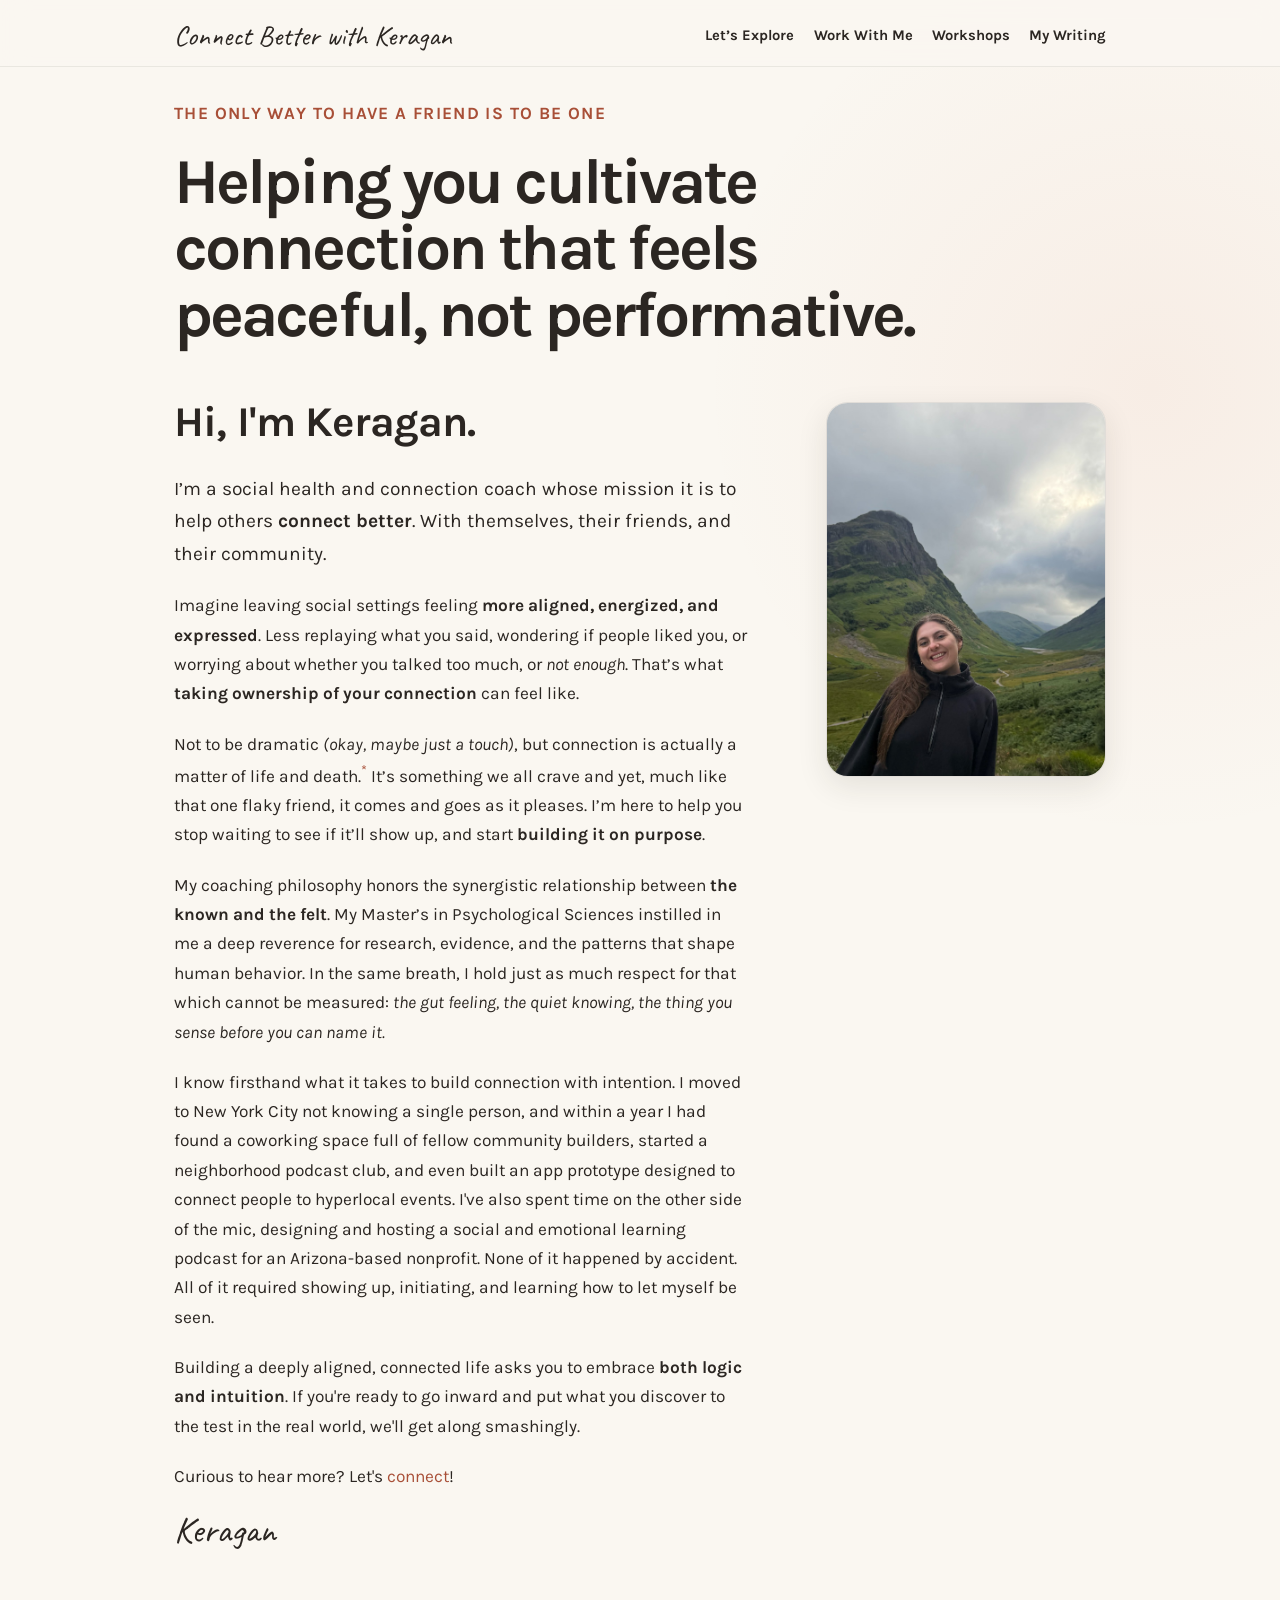
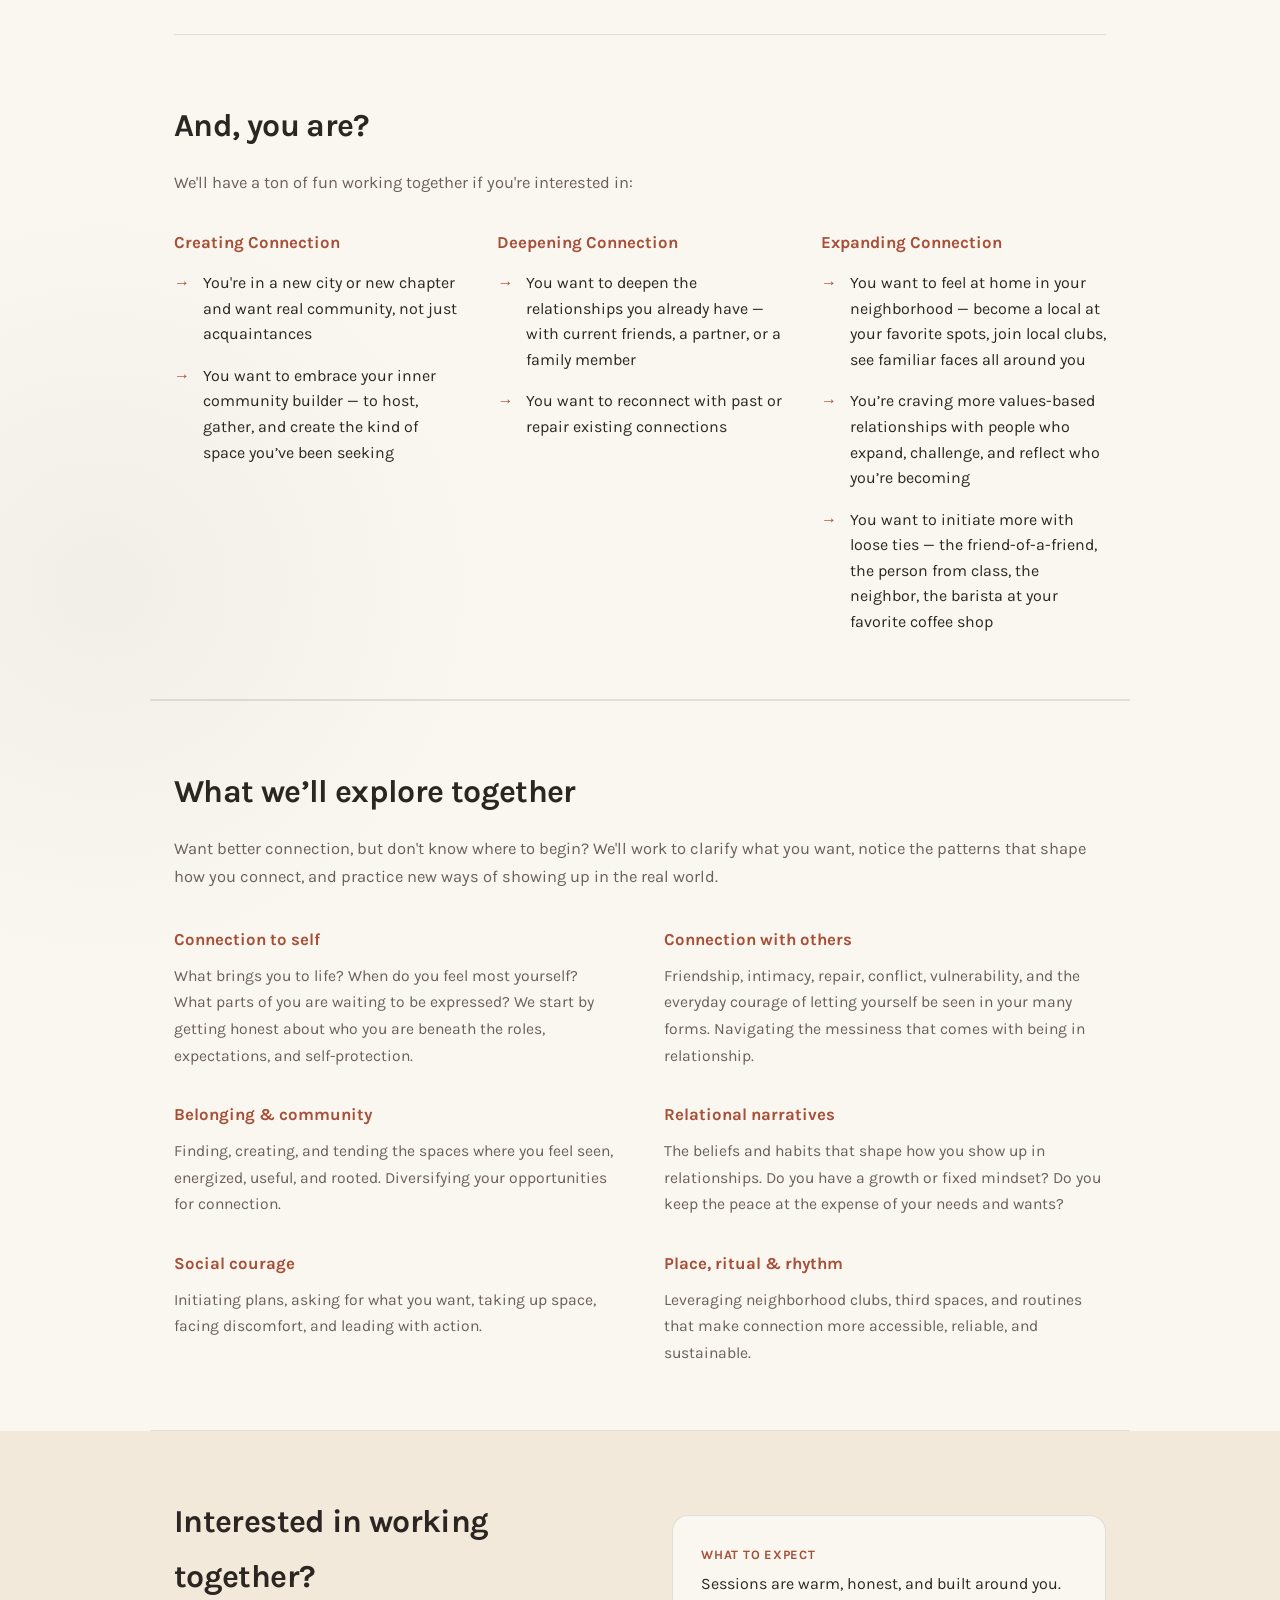
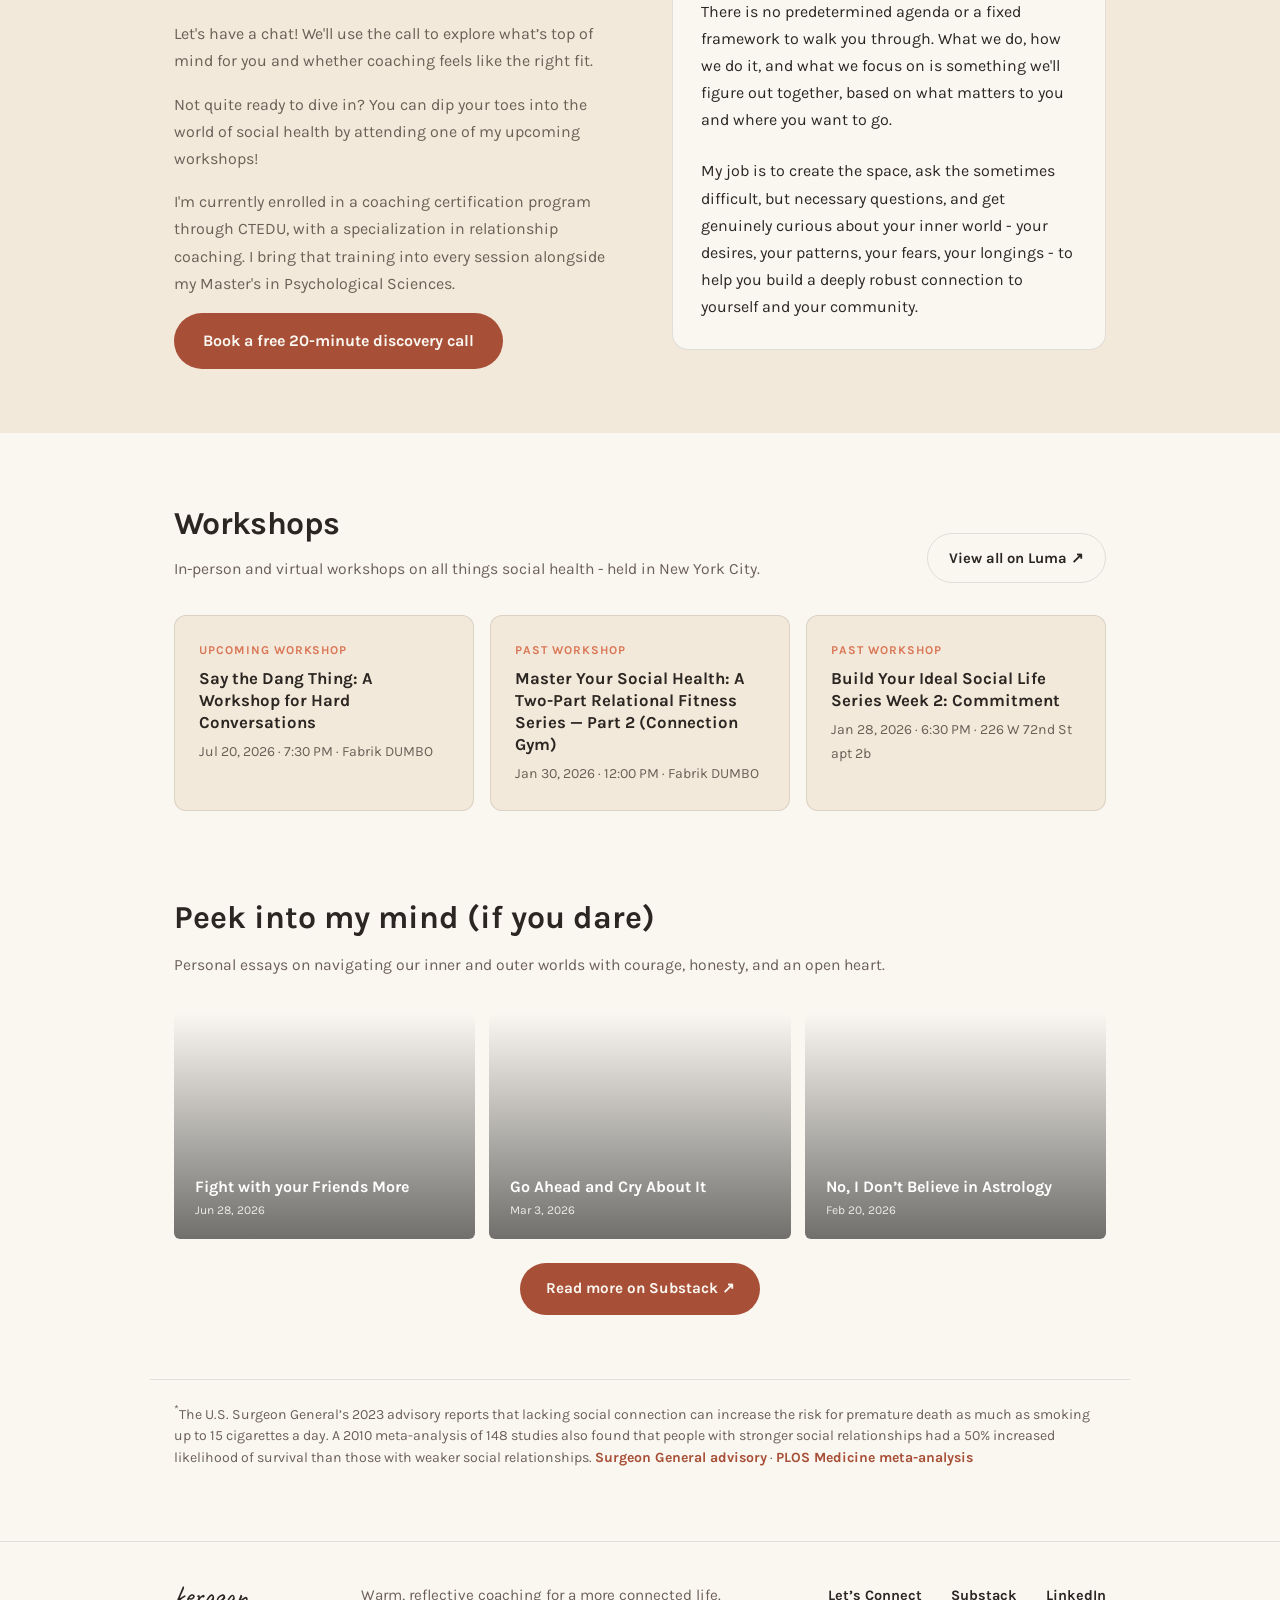
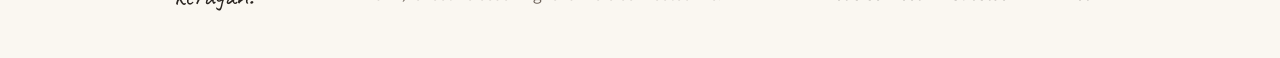
==== commit cf5801ef: "pic change" ====
--- a/index.html
+++ b/index.html
@@ -707,7 +707,7 @@
           </div>
 
         <div class="hero-photo-wrap">
-          <img class="hero-photo" src="assets/keragan-photo.jpg?v=20260726" alt="Portrait of Keragan smiling outdoors with her arms raised." />
+          <img class="hero-photo" src="assets/keragan-photo.jpg?v=20260726-2" alt="Portrait of Keragan smiling in a green mountain landscape." />
         </div>
       </div>
     </section>
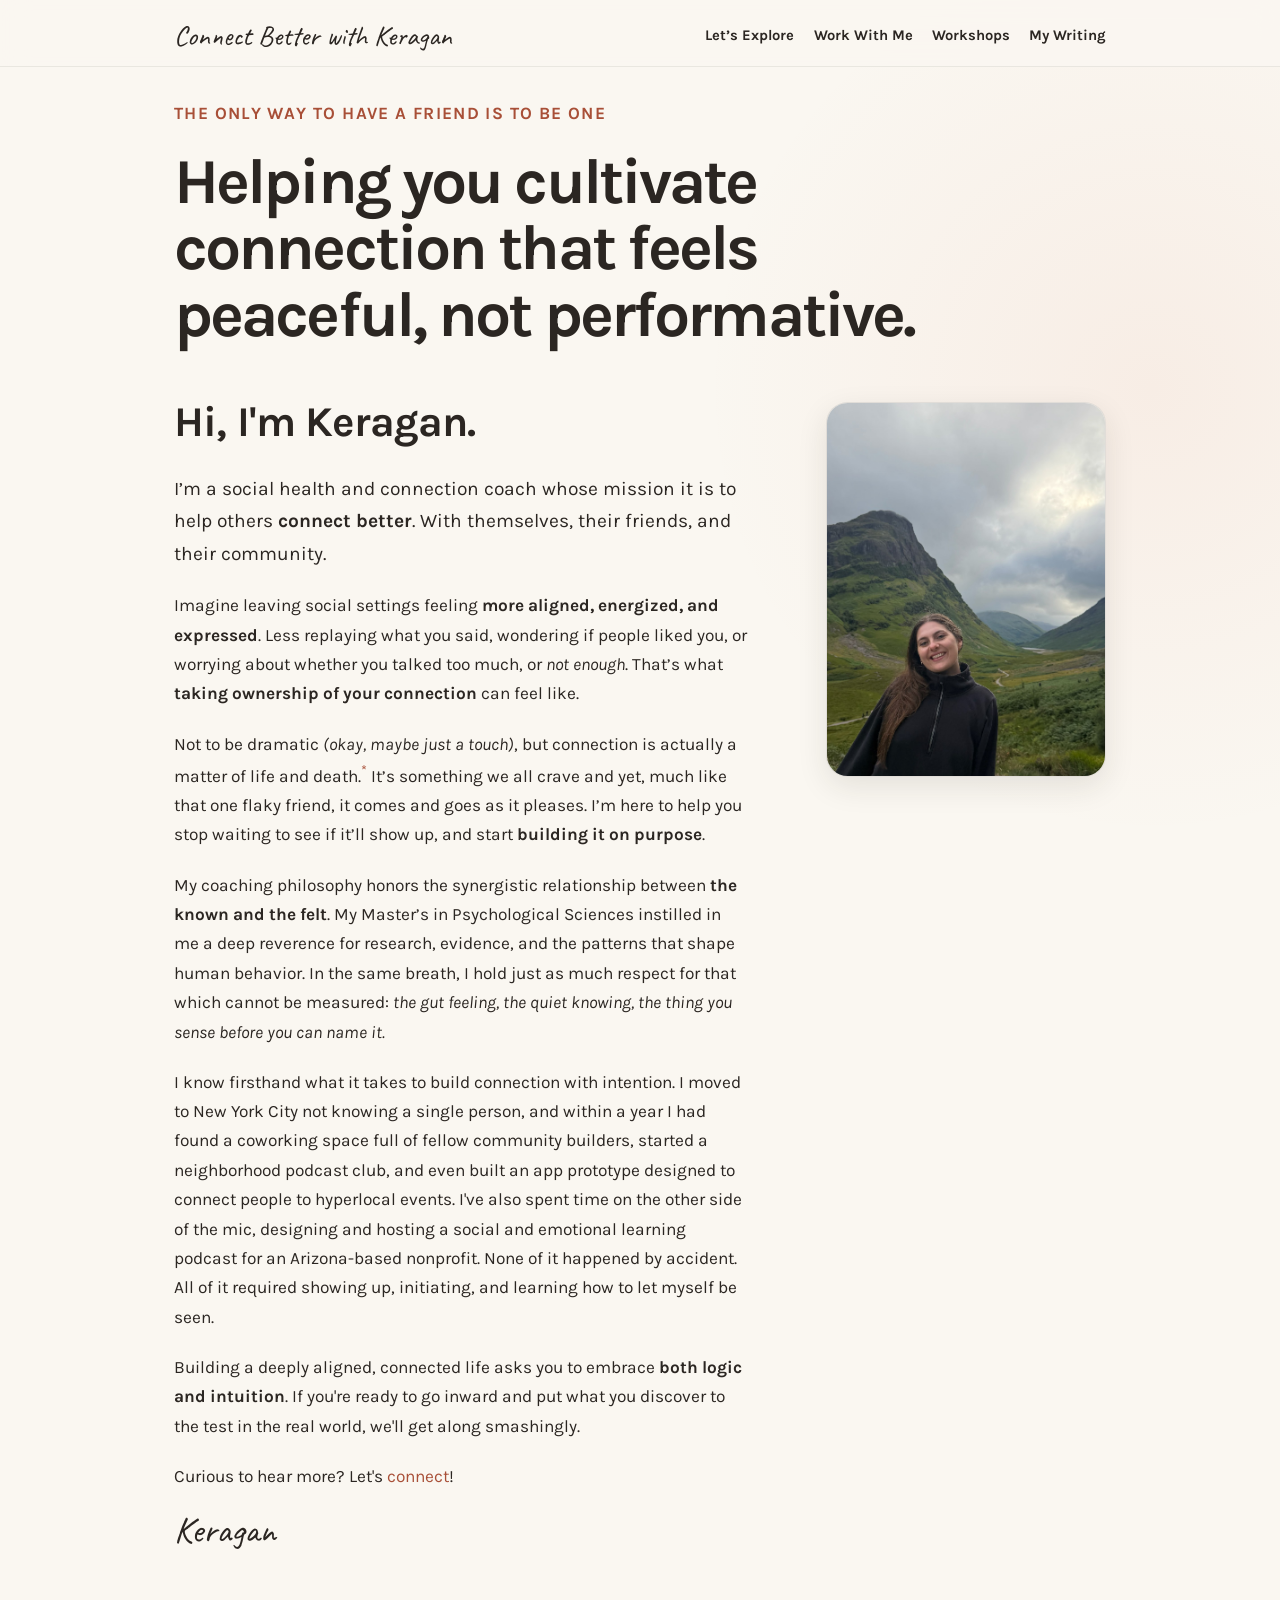
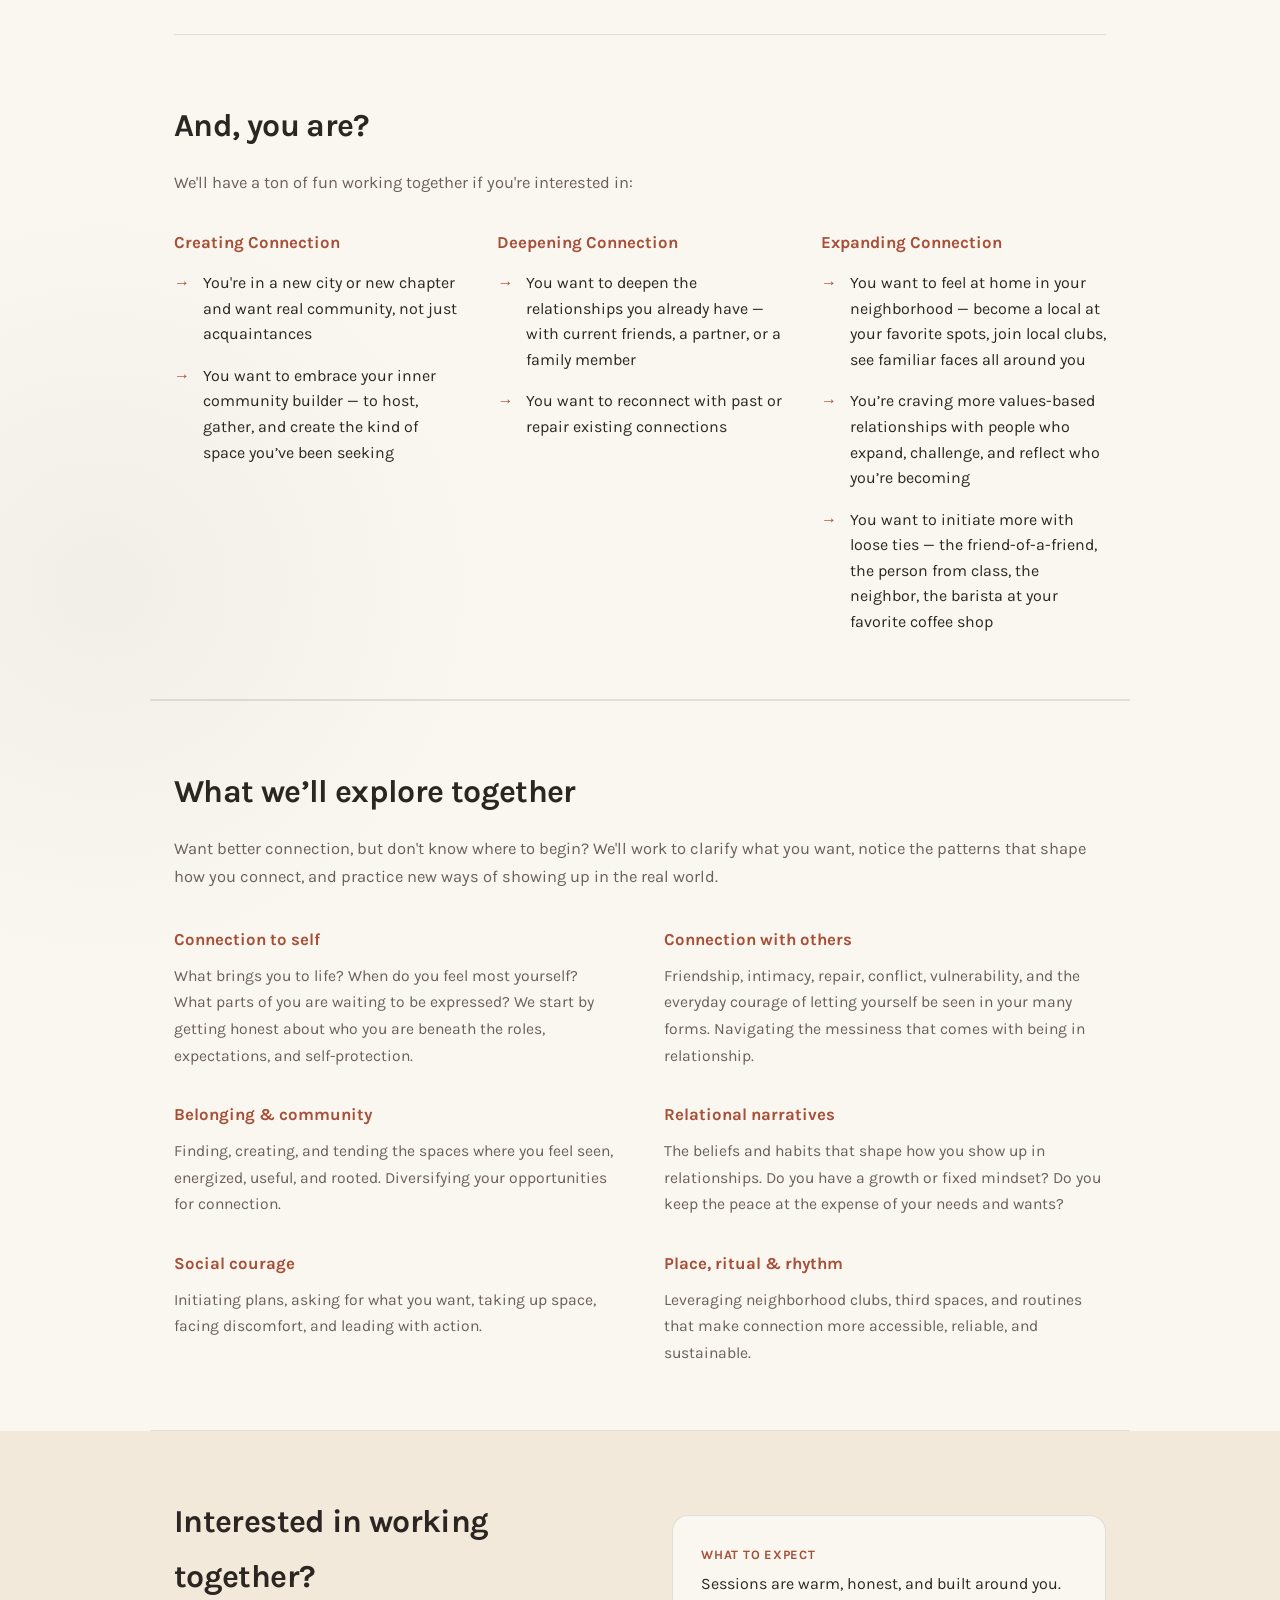
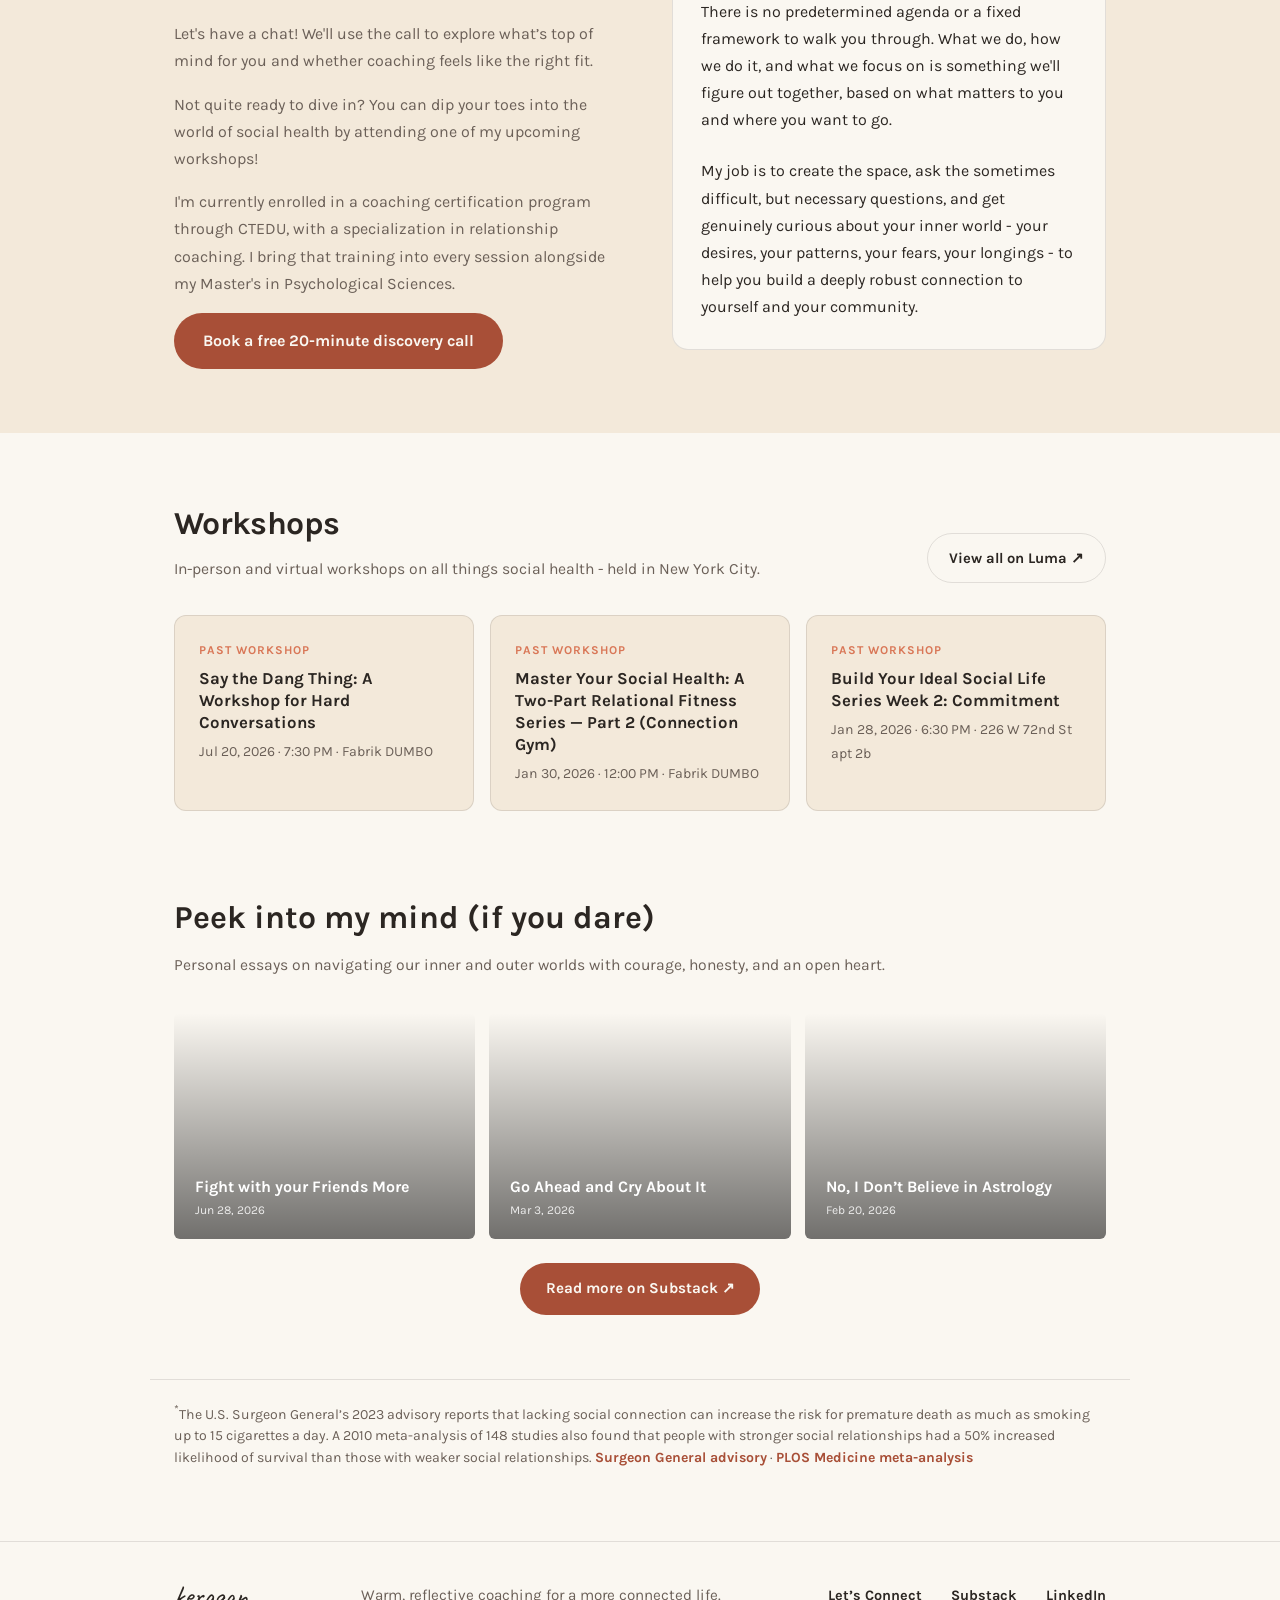
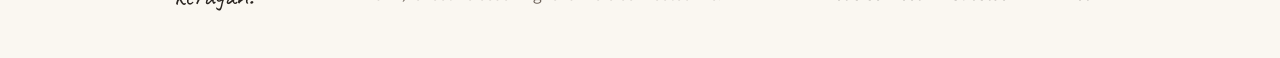
==== commit d6f0c42a: "Mark workshop as past" ====
--- a/index.html
+++ b/index.html
@@ -813,7 +813,7 @@
         </div>
         <div class="workshop-grid">
           <a class="workshop-card" href="https://luma.com/dgd7ifom" target="_blank" rel="noopener noreferrer">
-            <span class="ws-label">Upcoming workshop</span>
+            <span class="ws-label">Past workshop</span>
             <h3>Say the Dang Thing: A Workshop for Hard Conversations</h3>
             <p class="ws-meta">Jul 20, 2026 · 7:30 PM · Fabrik DUMBO</p>
           </a>
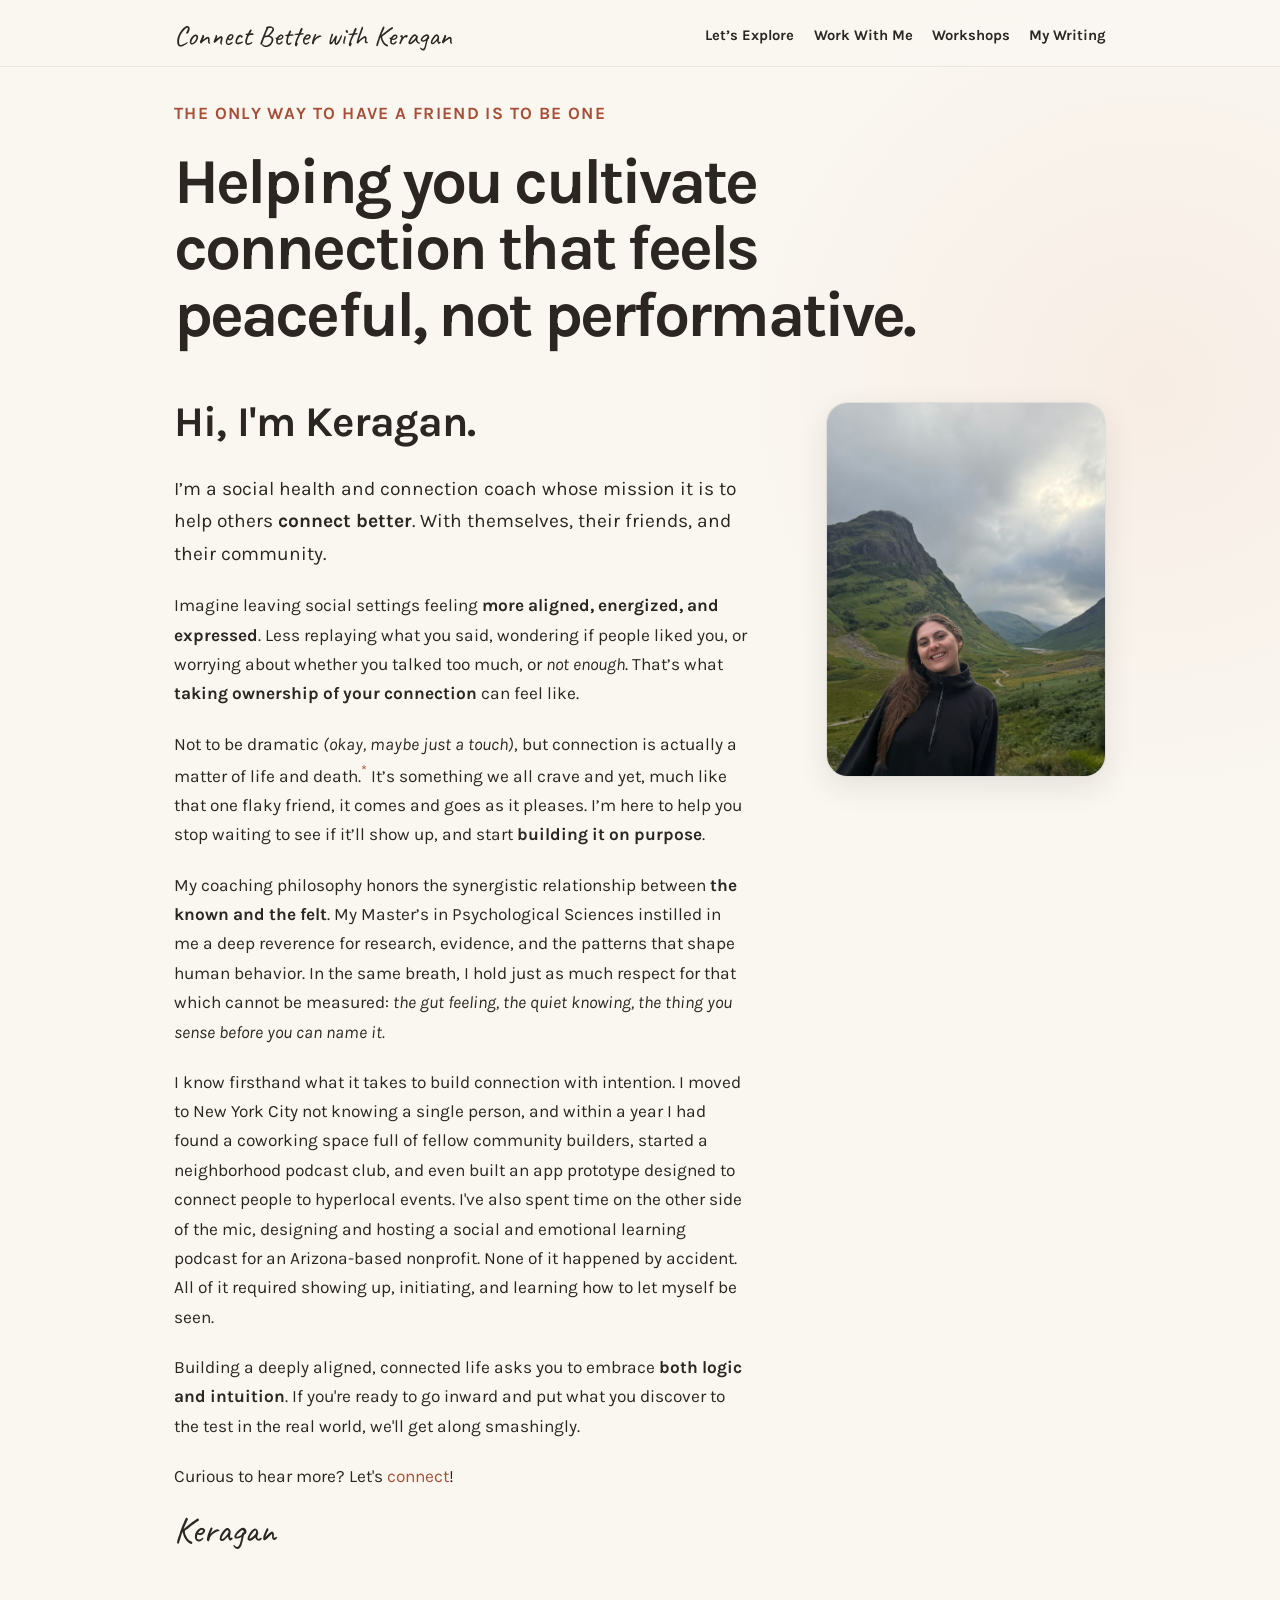
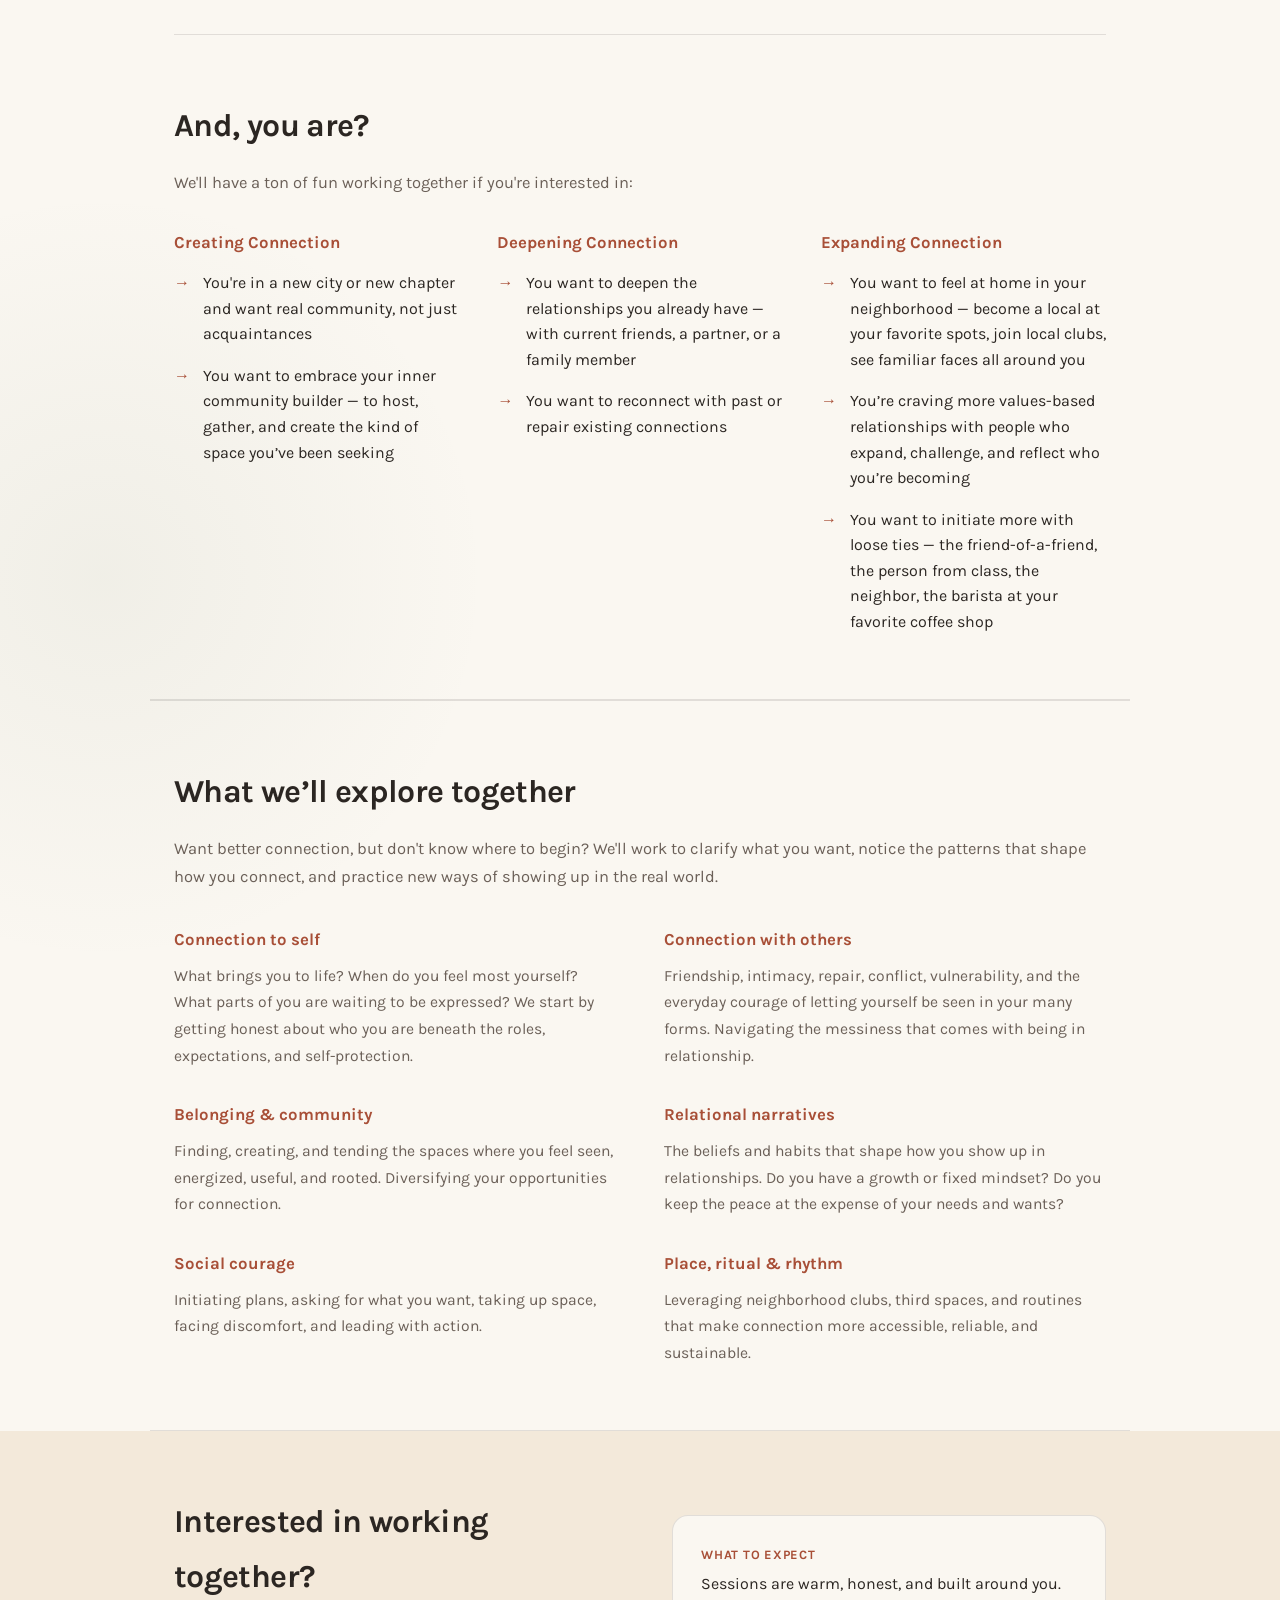
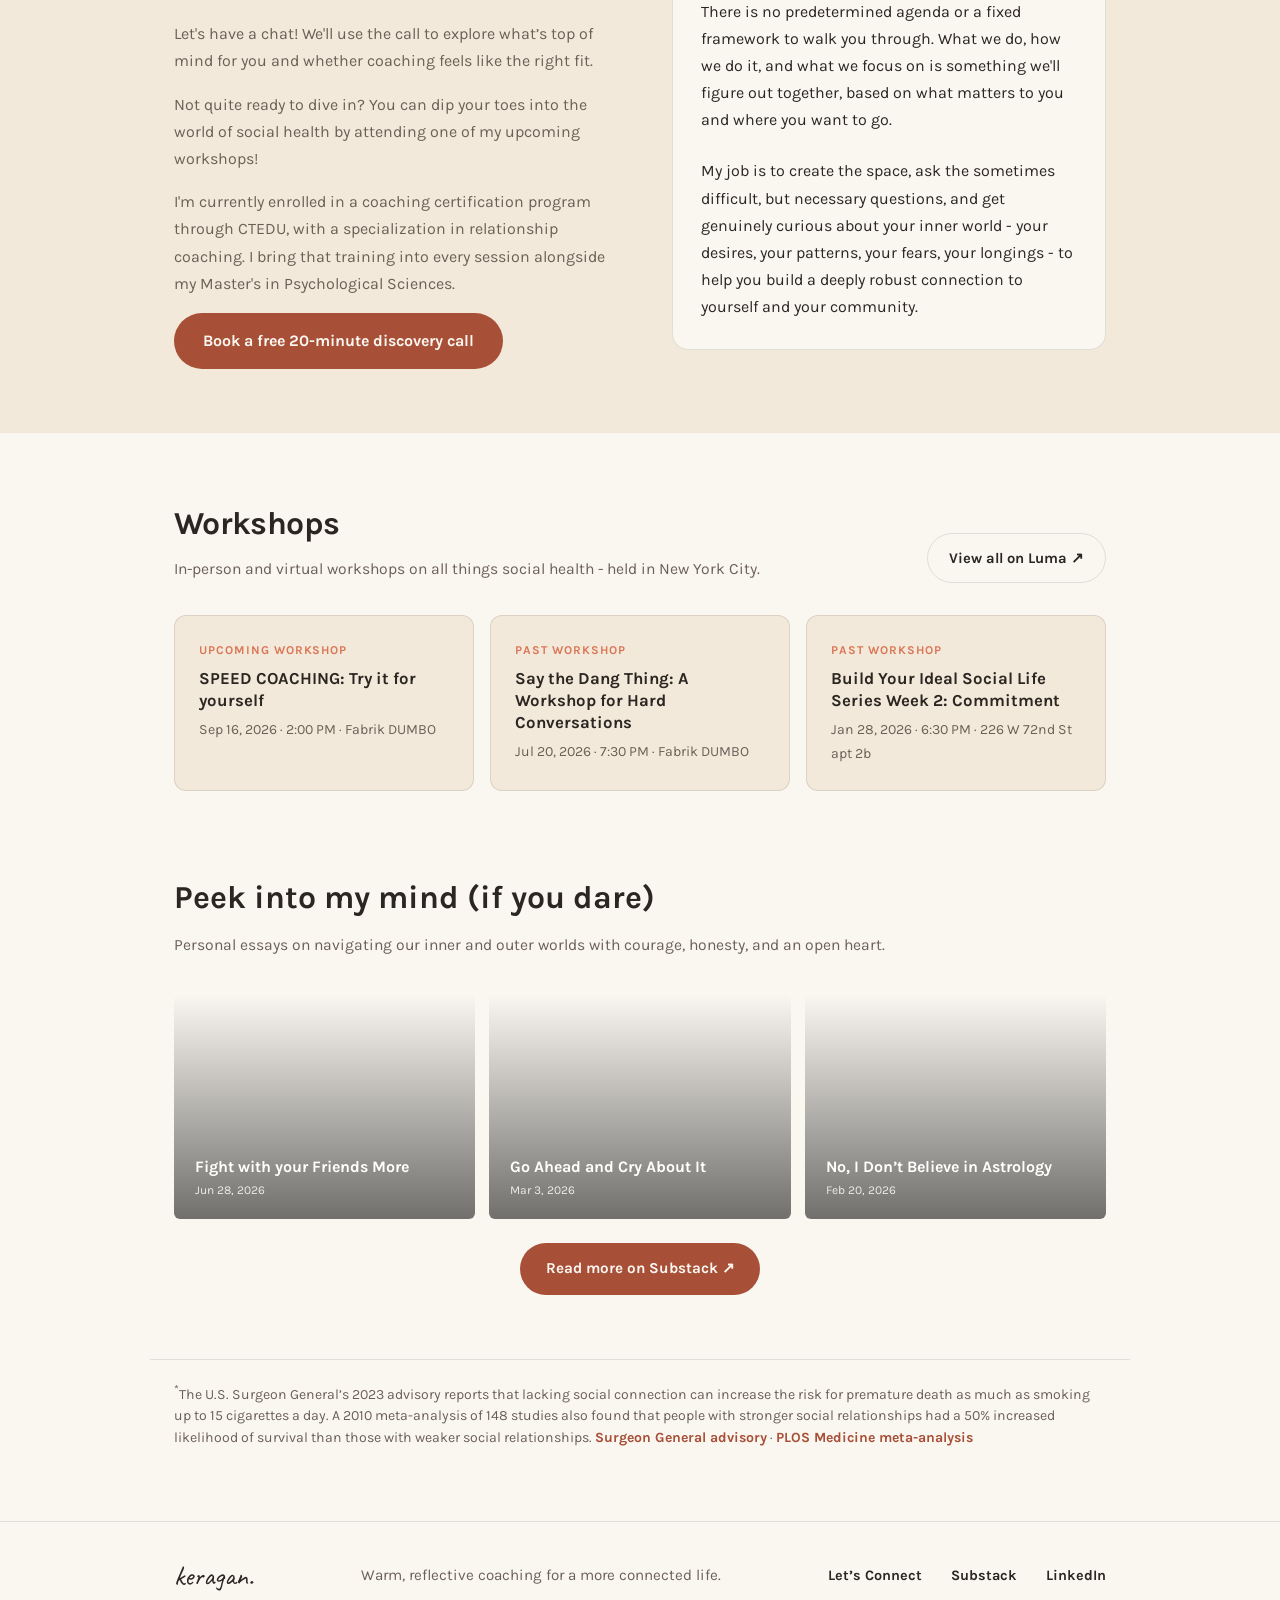
==== commit 001a68c7: "Update workshop listings" ====
--- a/index.html
+++ b/index.html
@@ -812,16 +812,16 @@
           <a class="luma-btn" href="https://luma.com/calendar/cal-KTl7LRln0i3yHYZ" target="_blank" rel="noopener noreferrer">View all on Luma ↗</a>
         </div>
         <div class="workshop-grid">
+          <a class="workshop-card" href="https://luma.com/nmirh5cd" target="_blank" rel="noopener noreferrer">
+            <span class="ws-label">Upcoming workshop</span>
+            <h3>SPEED COACHING: Try it for yourself</h3>
+            <p class="ws-meta">Sep 16, 2026 · 2:00 PM · Fabrik DUMBO</p>
+          </a>
           <a class="workshop-card" href="https://luma.com/dgd7ifom" target="_blank" rel="noopener noreferrer">
             <span class="ws-label">Past workshop</span>
             <h3>Say the Dang Thing: A Workshop for Hard Conversations</h3>
             <p class="ws-meta">Jul 20, 2026 · 7:30 PM · Fabrik DUMBO</p>
           </a>
-          <div class="workshop-card">
-            <span class="ws-label">Past workshop</span>
-            <h3>Master Your Social Health: A Two-Part Relational Fitness Series — Part 2 (Connection Gym)</h3>
-            <p class="ws-meta">Jan 30, 2026 · 12:00 PM · Fabrik DUMBO</p>
-          </div>
           <div class="workshop-card">
             <span class="ws-label">Past workshop</span>
             <h3>Build Your Ideal Social Life Series Week 2: Commitment</h3>
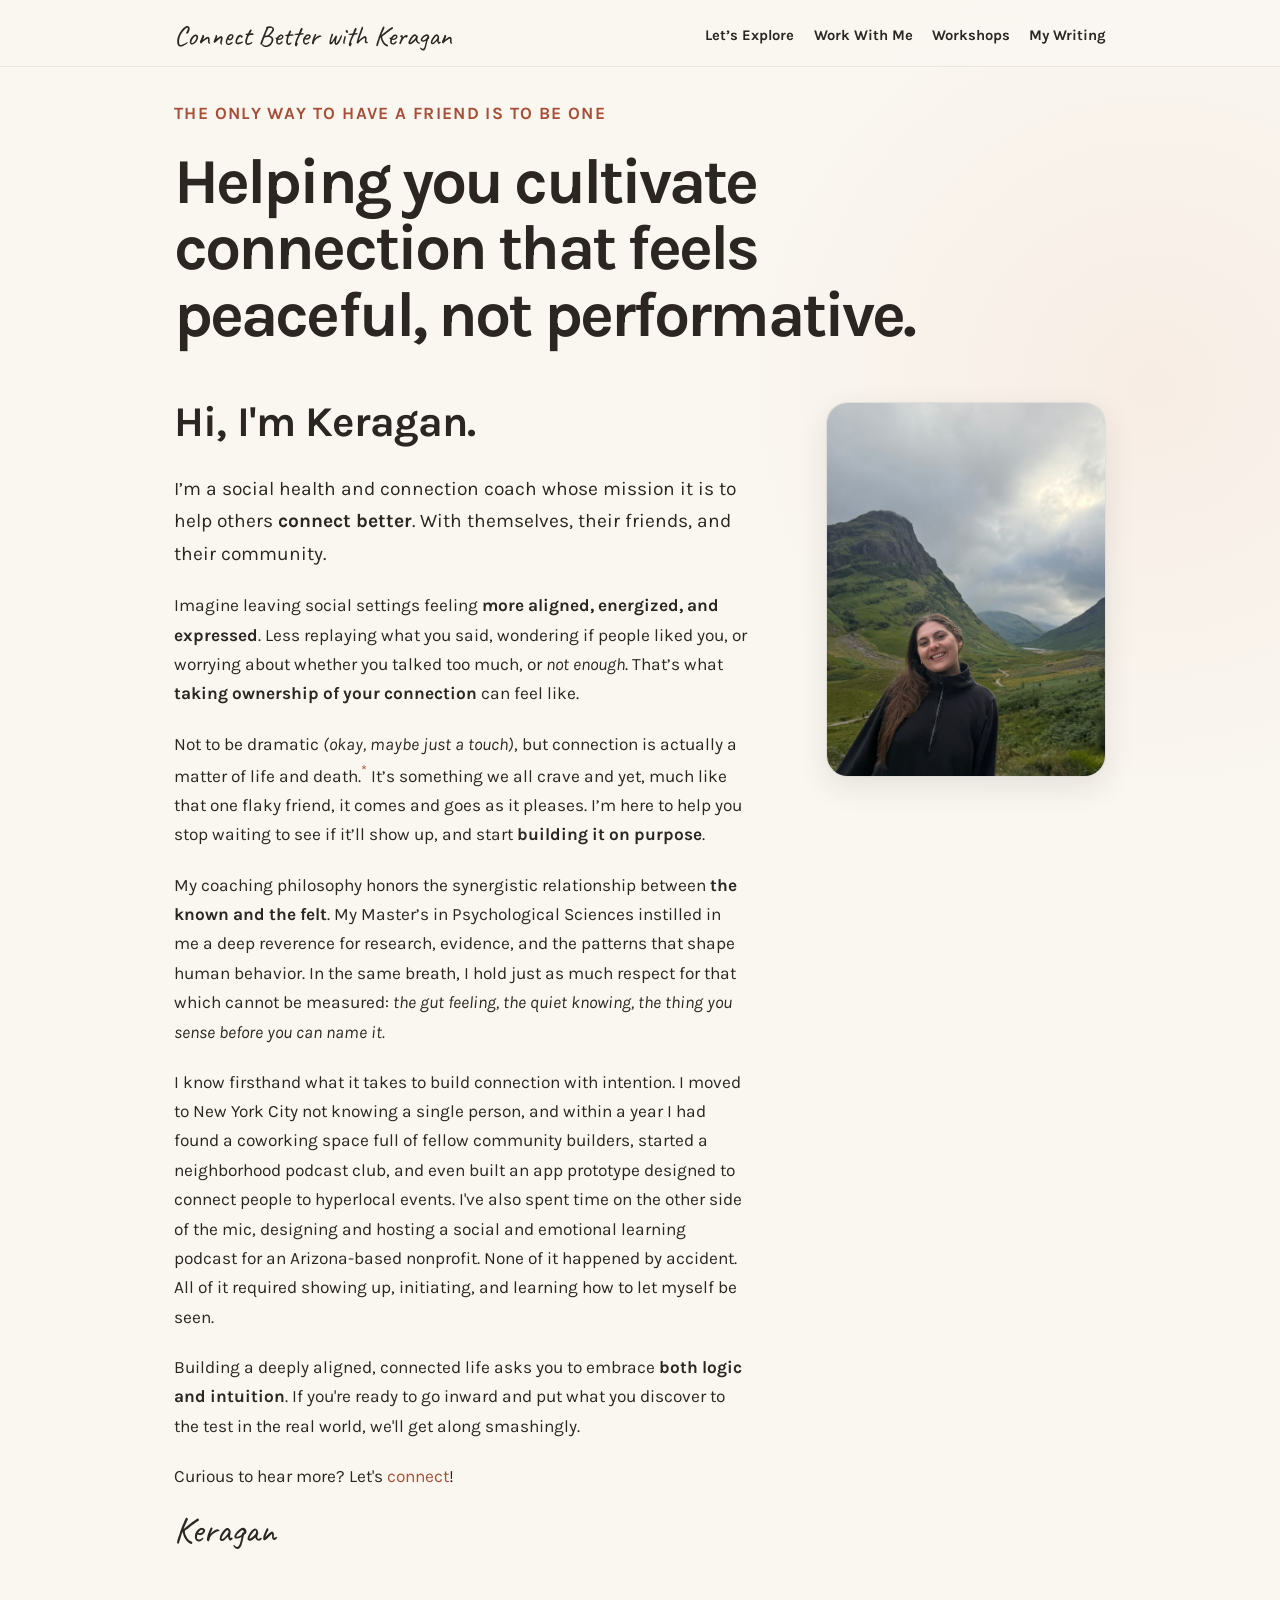
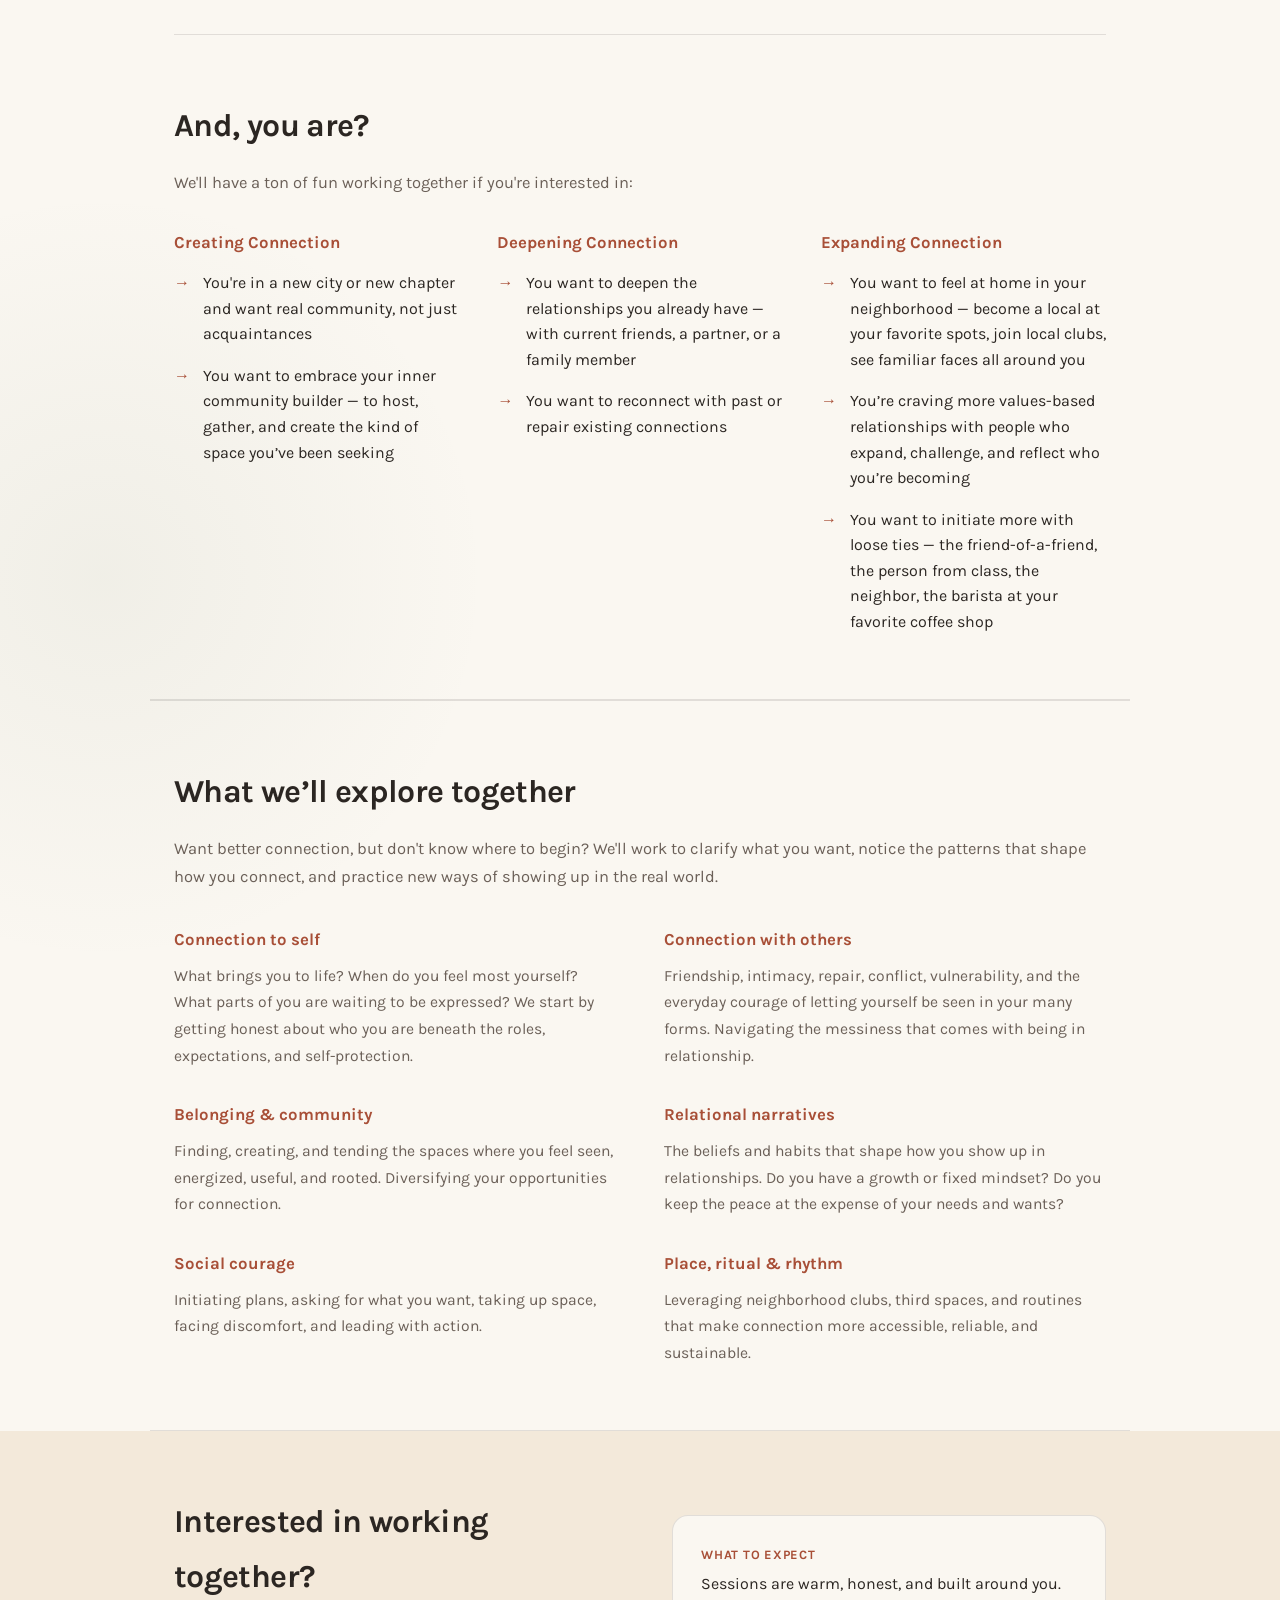
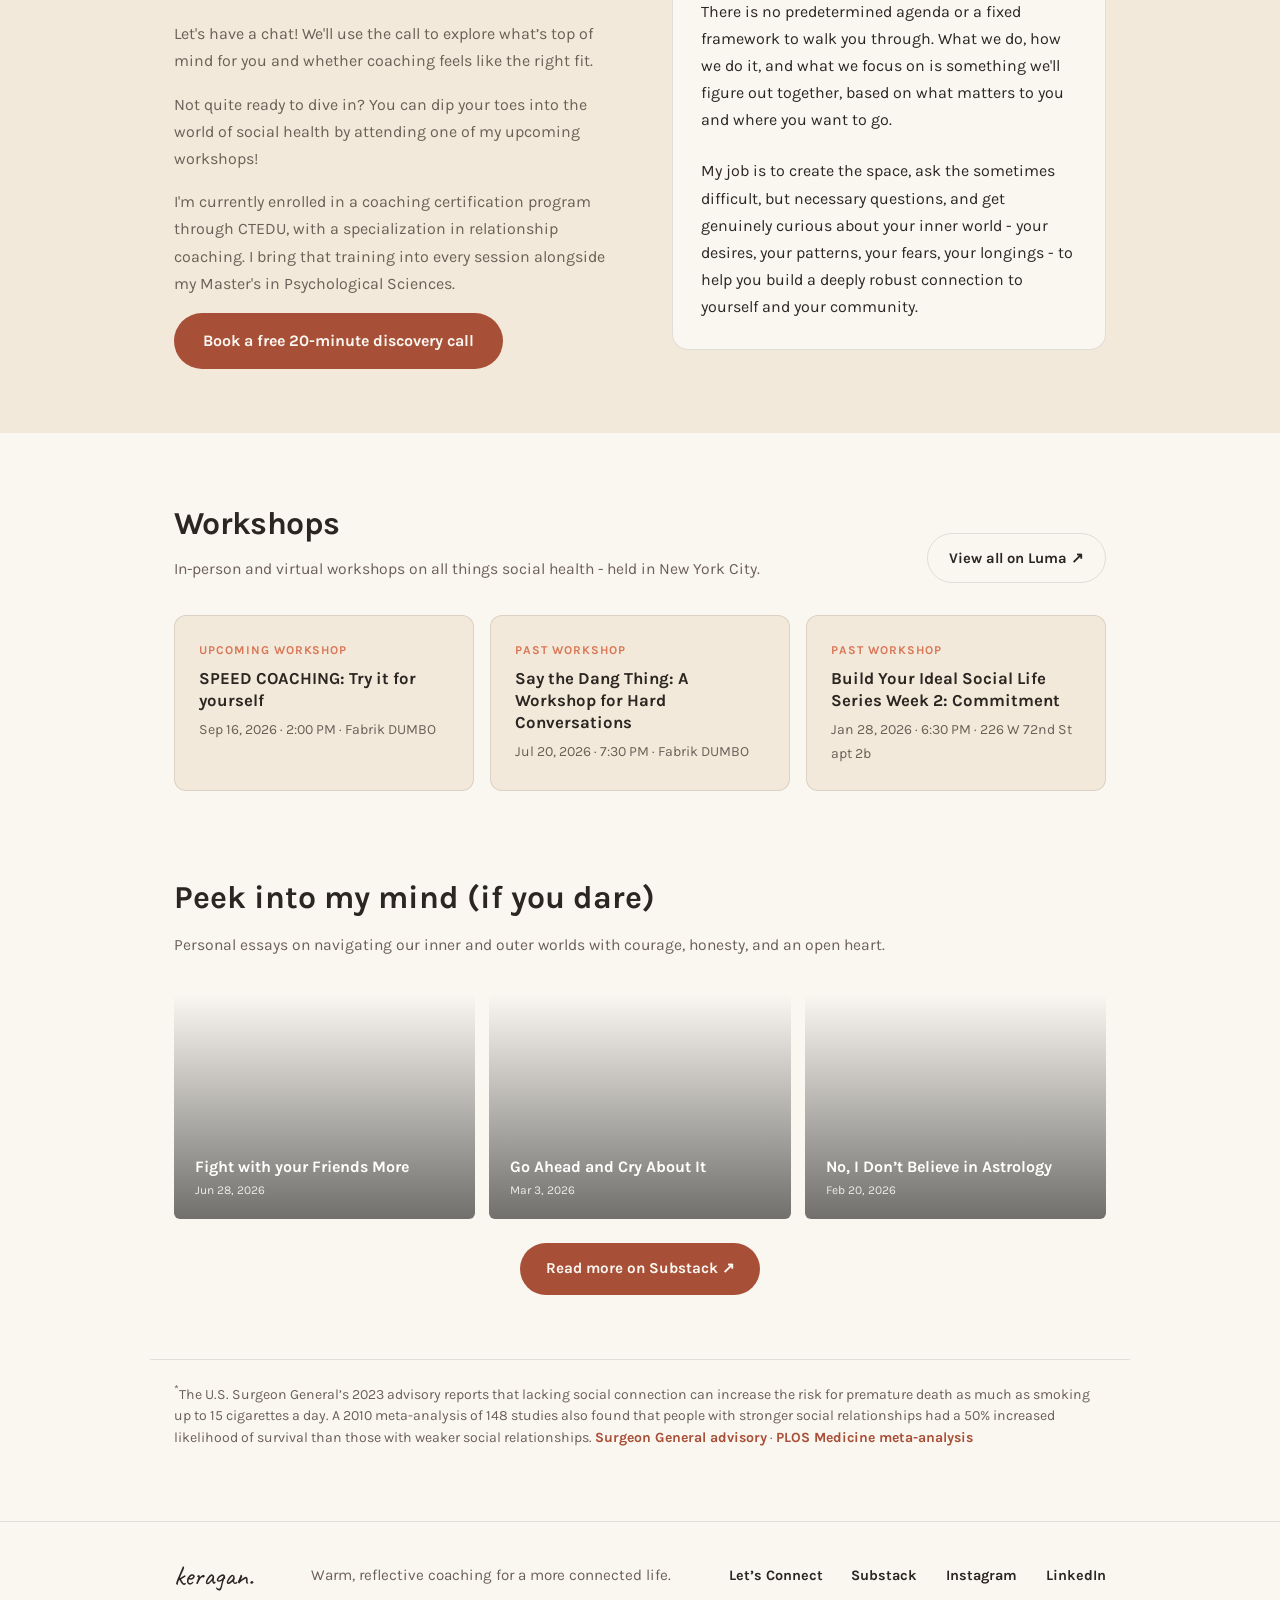
==== commit 75cfdae3: "Add Instagram link to footer" ====
--- a/index.html
+++ b/index.html
@@ -867,6 +867,7 @@
       <div class="footer-links">
         <a href="https://calendly.com/keragan-cavolo/discovery-call" target="_blank" rel="noopener noreferrer">Let’s Connect</a>
         <a href="https://keraganscontemplations.substack.com" target="_blank" rel="noopener noreferrer">Substack</a>
+        <a href="https://www.instagram.com/keragan_and_again/" target="_blank" rel="noopener noreferrer">Instagram</a>
         <a href="https://www.linkedin.com/in/keragancavolo/" target="_blank" rel="noopener noreferrer">LinkedIn</a>
       </div>
     </div>
@@ -1001,3 +1002,4 @@
 
 </body>
 </html>
+
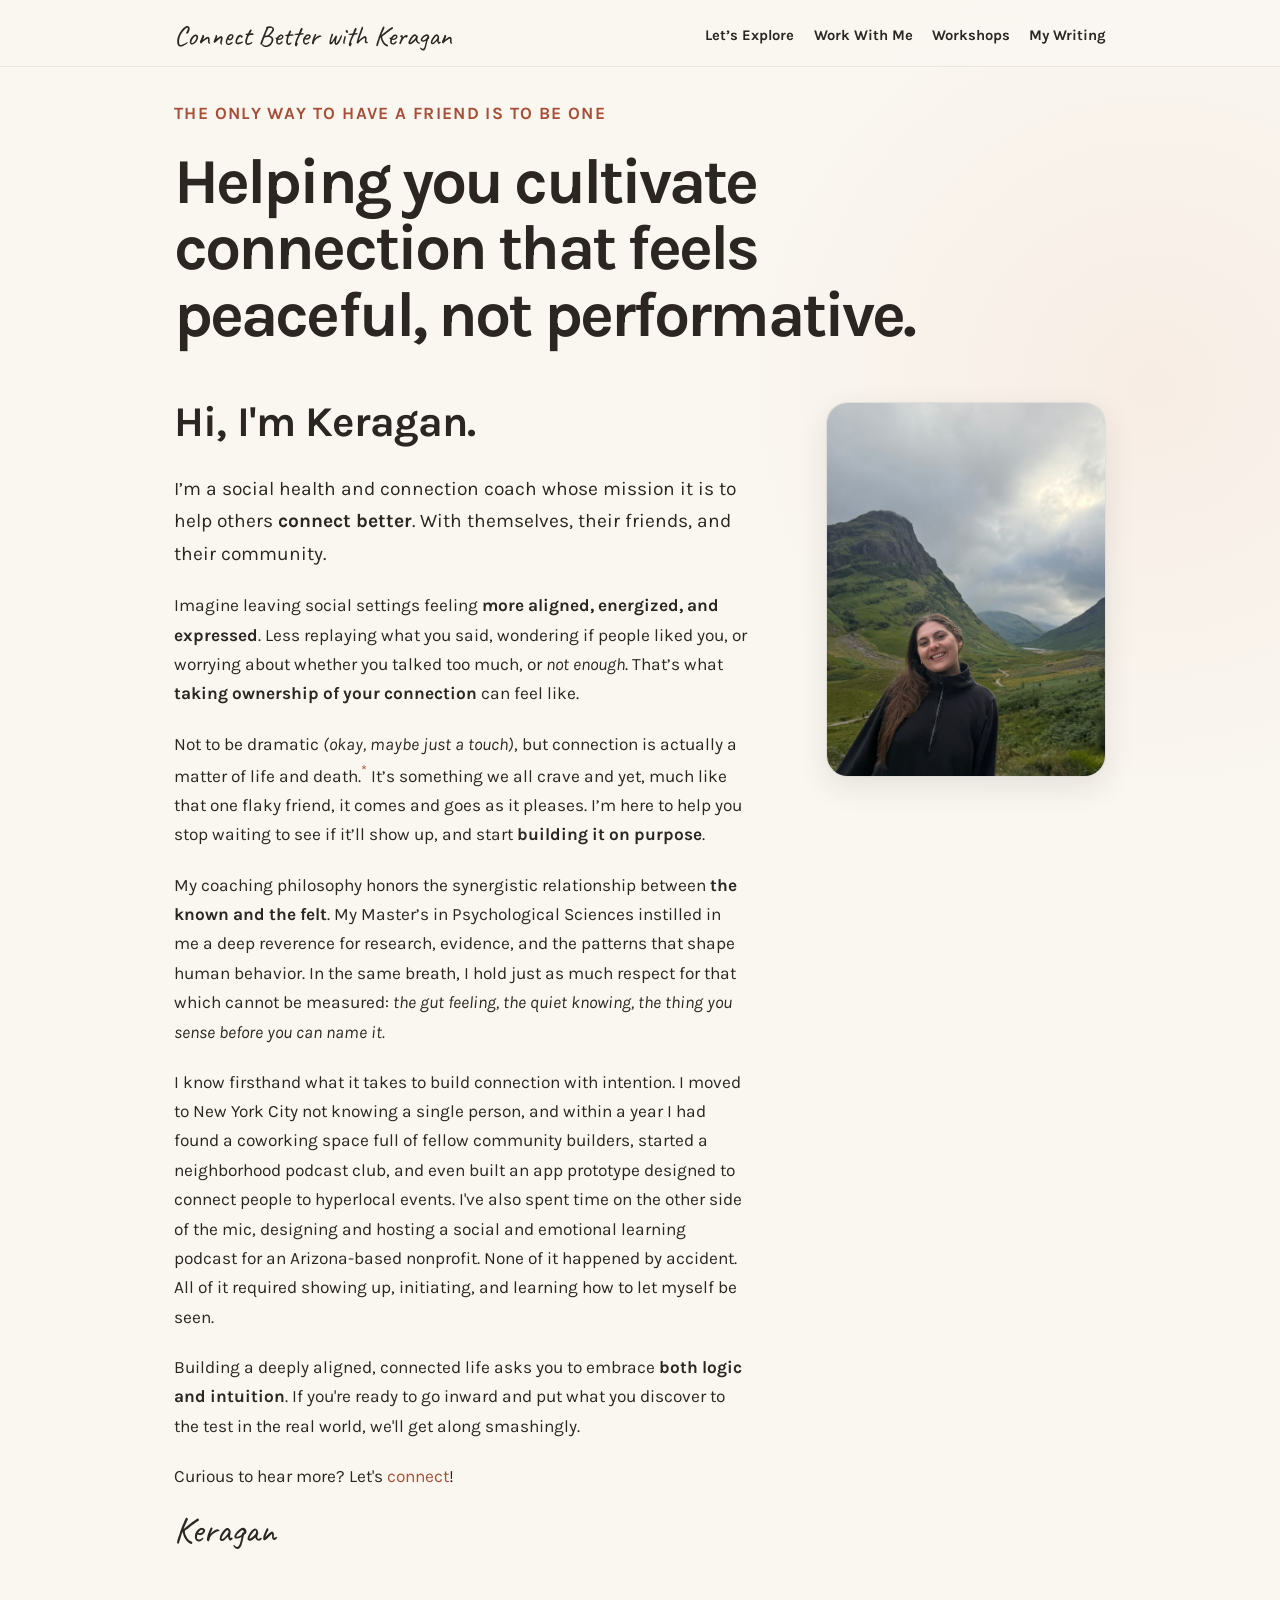
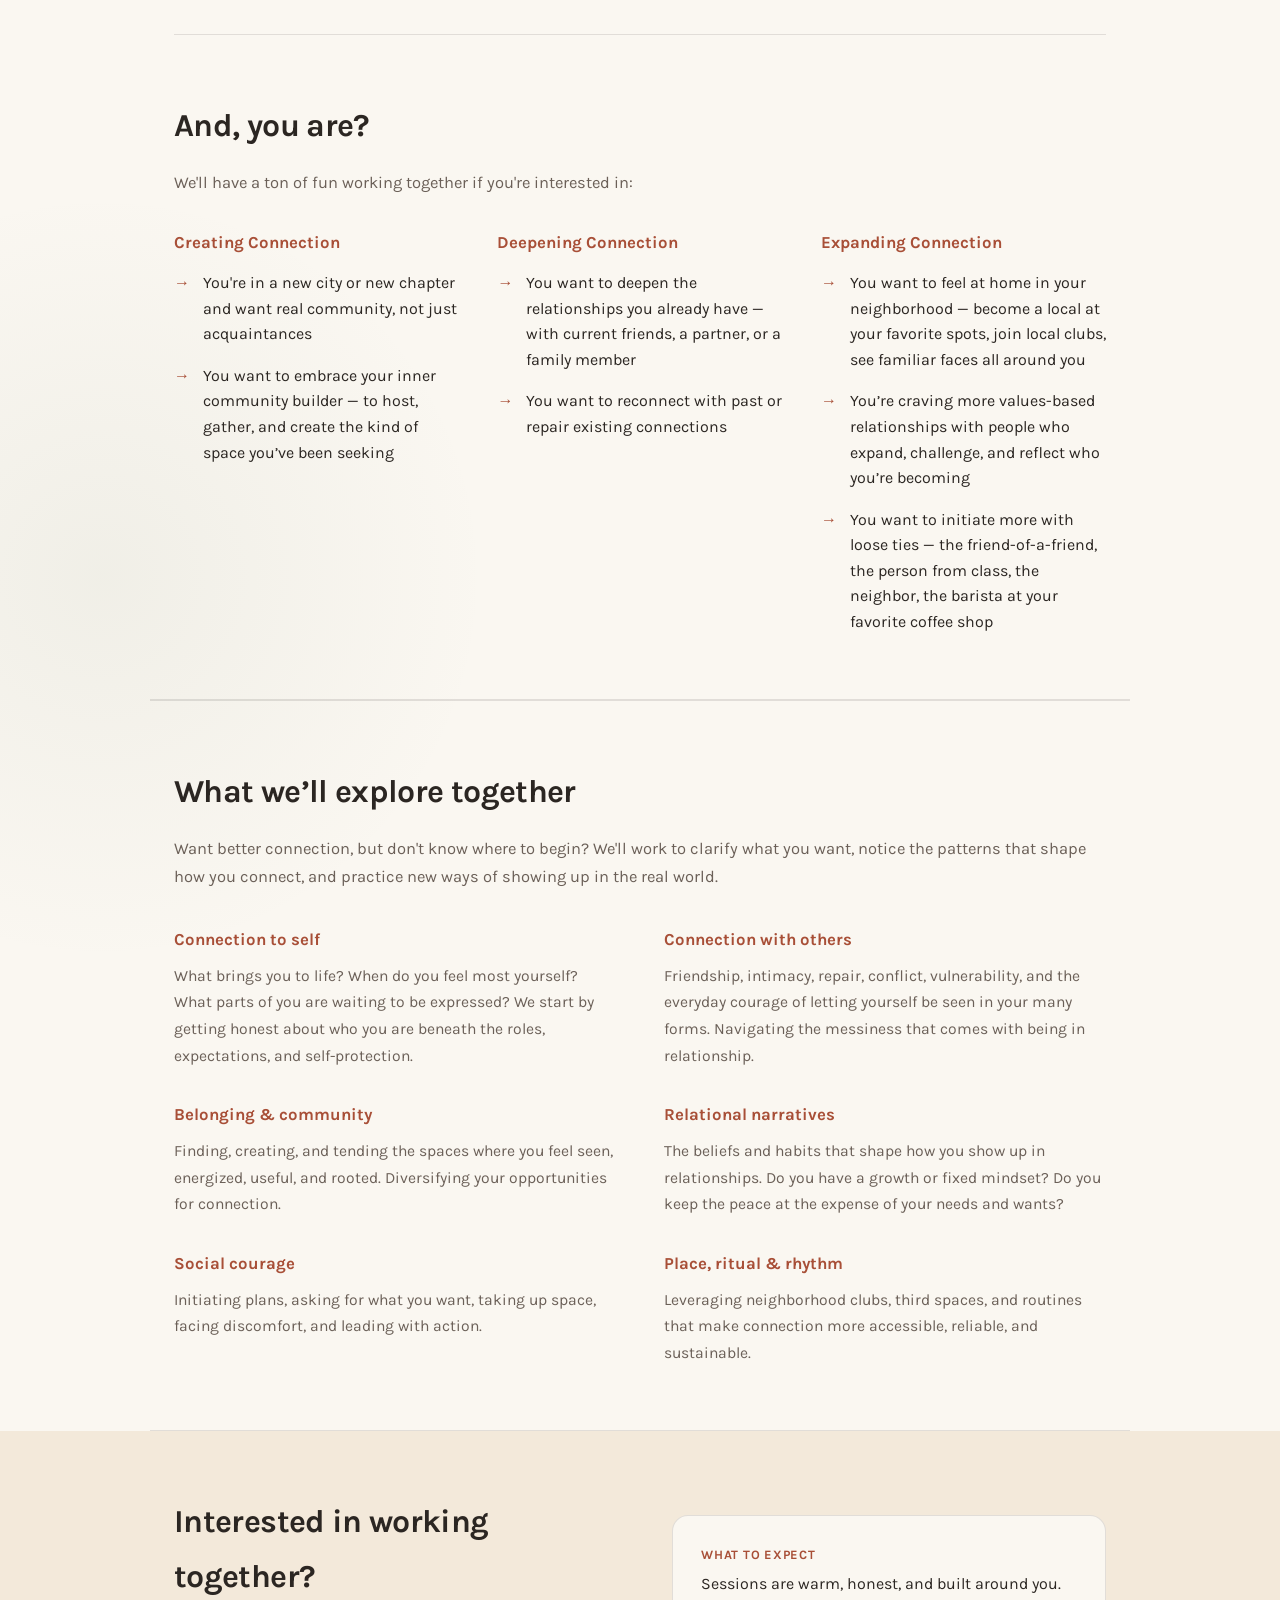
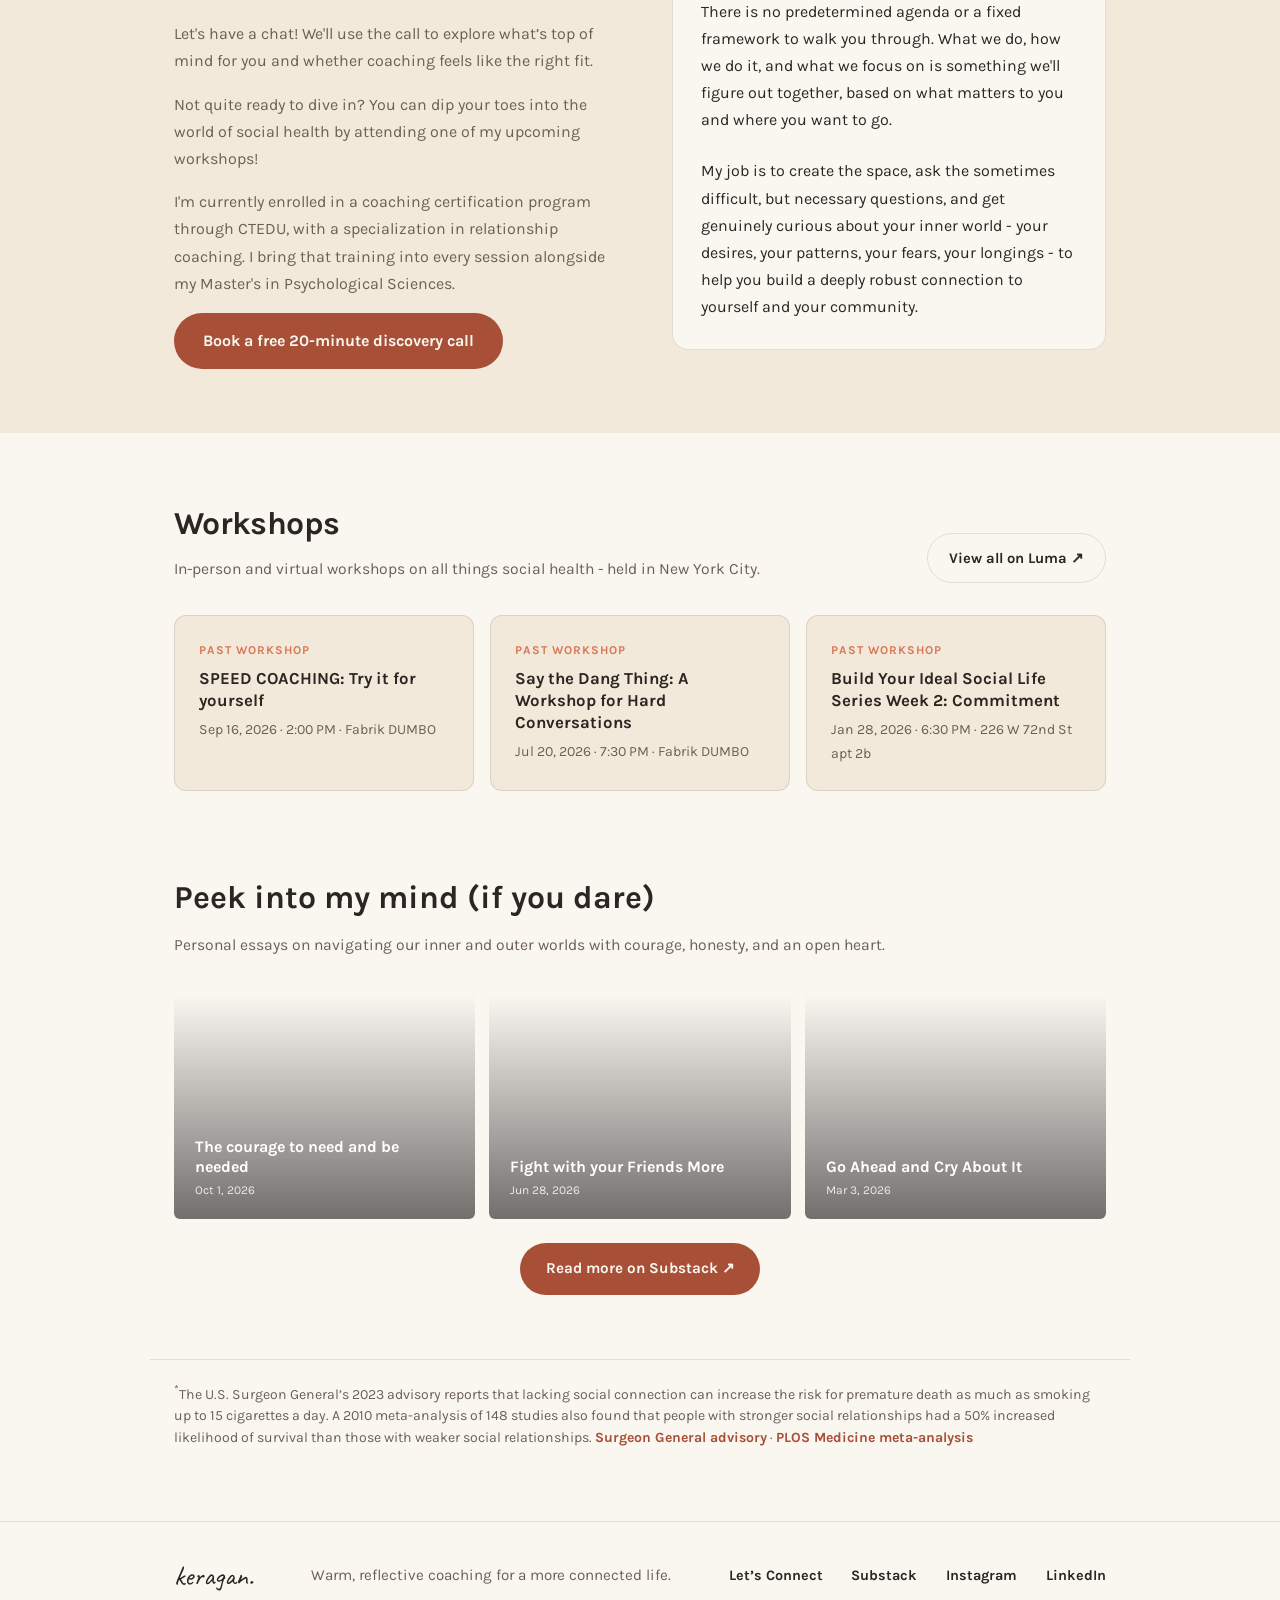
==== commit 61ca174a: "Refresh writing feed and workshop status" ====
--- a/index.html
+++ b/index.html
@@ -813,7 +813,7 @@
         </div>
         <div class="workshop-grid">
           <a class="workshop-card" href="https://luma.com/nmirh5cd" target="_blank" rel="noopener noreferrer">
-            <span class="ws-label">Upcoming workshop</span>
+            <span class="ws-label">Past workshop</span>
             <h3>SPEED COACHING: Try it for yourself</h3>
             <p class="ws-meta">Sep 16, 2026 · 2:00 PM · Fabrik DUMBO</p>
           </a>
@@ -837,14 +837,14 @@
         <p class="sub">Personal essays on navigating our inner and outer worlds with courage, honesty, and an open heart.</p>
         <div class="post-grid" id="substack-posts" data-feed-url="https://keraganscontemplations.substack.com/feed">
           <!-- Static fallback: these appear instantly and remain in place if the RSS feed cannot load. -->
+          <a href="https://keraganscontemplations.substack.com/p/the-courage-to-need-and-be-needed" target="_blank" rel="noopener noreferrer" class="post-tile" style="background-image:url('https://substack-post-media.s3.amazonaws.com/public/images/944e1a6d-eeae-48bf-8956-acf8038c35fa_1200x630.png');">
+            <span>The courage to need and be needed<span class="meta">Oct 1, 2026</span></span>
+          </a>
           <a href="https://keraganscontemplations.substack.com/p/fight-with-your-friends-more" target="_blank" rel="noopener noreferrer" class="post-tile" style="background-image:url('https://substack-post-media.s3.amazonaws.com/public/images/b89a5f79-5514-4b09-a129-b1b658300686_1200x630.png');">
             <span>Fight with your Friends More<span class="meta">Jun 28, 2026</span></span>
           </a>
           <a href="https://keraganscontemplations.substack.com/p/go-ahead-and-cry-about-it" target="_blank" rel="noopener noreferrer" class="post-tile" style="background-image:url('https://substack-post-media.s3.amazonaws.com/public/images/af105388-9987-41f6-8cb6-091ff9b70adf_320x320.png');">
             <span>Go Ahead and Cry About It<span class="meta">Mar 3, 2026</span></span>
-          </a>
-          <a href="https://keraganscontemplations.substack.com/p/no-i-dont-believe-in-astrology" target="_blank" rel="noopener noreferrer" class="post-tile" style="background-image:url('https://substack-post-media.s3.amazonaws.com/public/images/b70f6429-f80c-45c4-8d52-88dc8f7fdd15_1200x630.png');">
-            <span>No, I Don’t Believe in Astrology<span class="meta">Feb 20, 2026</span></span>
           </a>
         </div>
         <div class="newsletter-cta">
@@ -1002,4 +1002,3 @@
 
 </body>
 </html>
-
